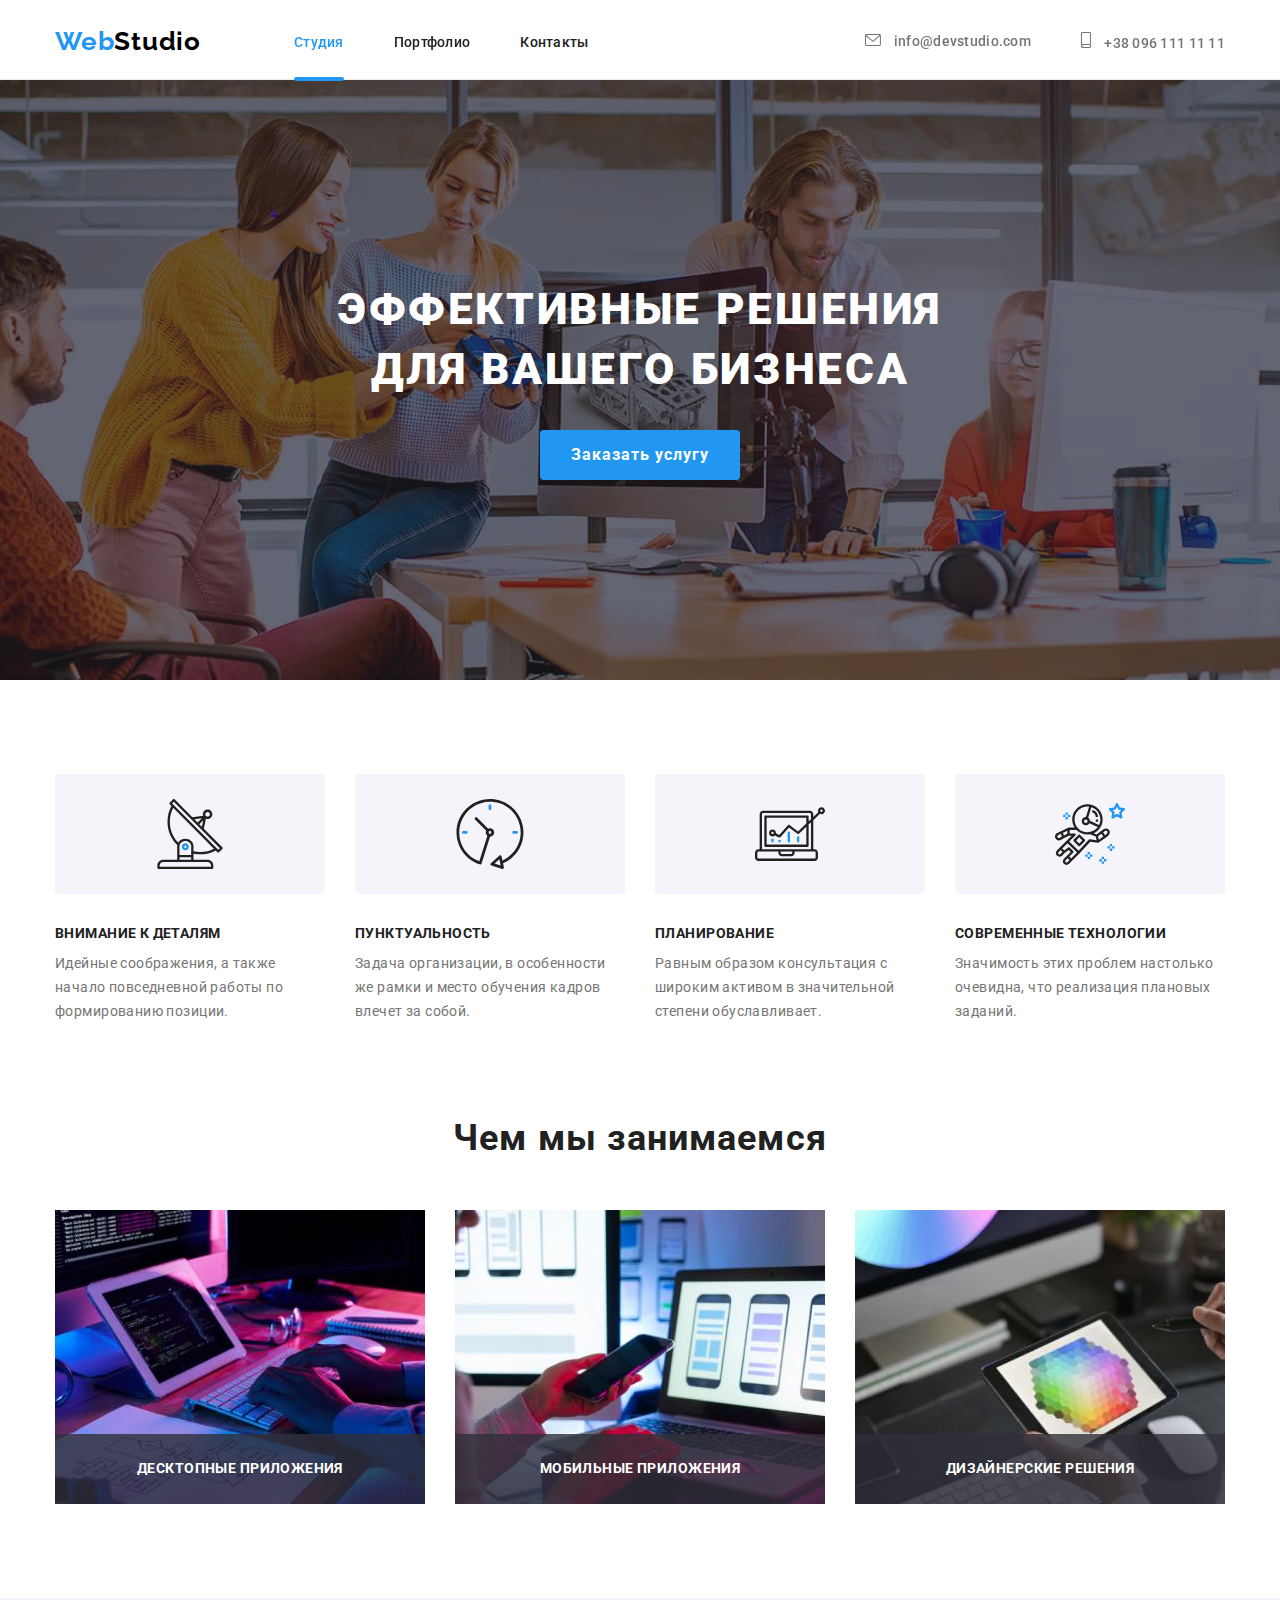
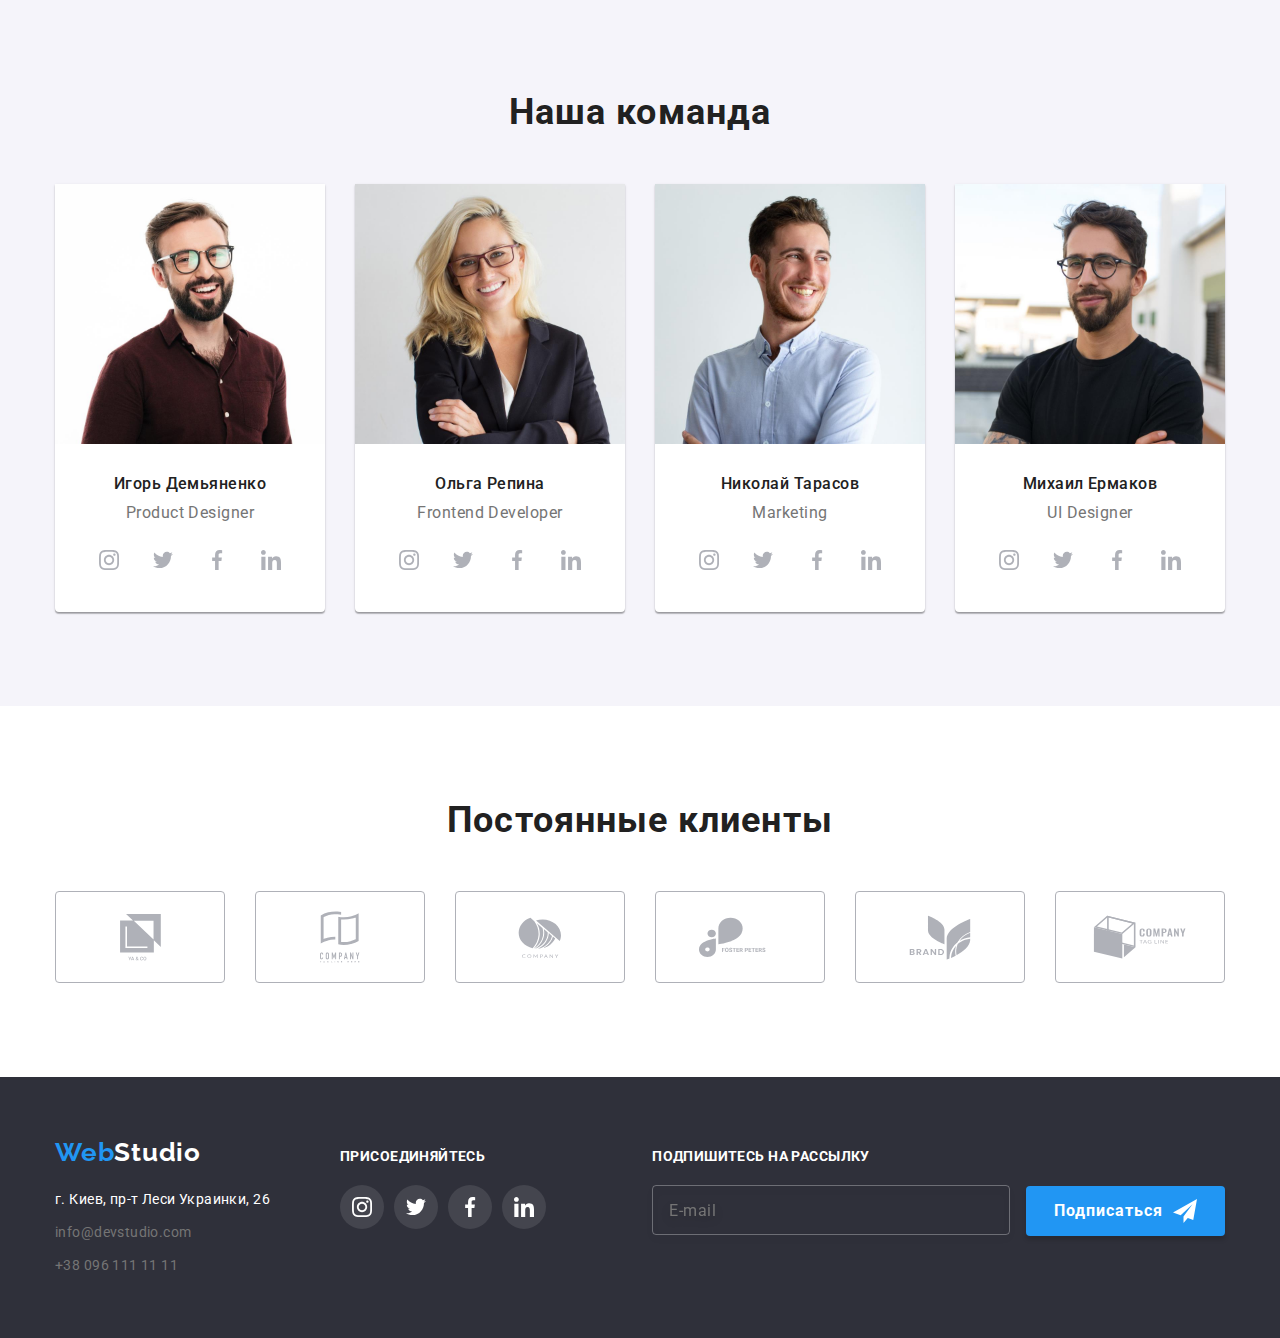
==== index.html @ b868f306 "start" ====
<!DOCTYPE html>
<html lang="ru">

<head>
    <meta charset="UTF-8">
    <meta http-equiv="X-UA-Compatible" content="IE=edge">
    <meta name="viewport" content="width=device-width, initial-scale=1.0">
    <title>Студия</title>
    <link rel="preconnect" href="https://fonts.googleapis.com">
    <link rel="preconnect" href="https://fonts.gstatic.com" crossorigin>
    <link href="https://fonts.googleapis.com/css2?family=Raleway:wght@700&family=Roboto:wght@400;500;700;900&display=swap" rel="stylesheet">    
     <link rel="stylesheet" href="./css/modern-normalize.css" /> 
    <link rel="stylesheet" href="./css/styles.css">
</head>

<body>
    <header class="header container">
        <div class="header-container container">
			<nav class="header-navigation header-container">
				<a  class="logo link " 
					href="./index.html" 
					target="_blank" 
					lang="en">
                    Web<span class="logo-studio">Studio</span></a>
				<ul class="header-list list">
					<li class="header-item">
                        <a class="header-link link current-nav" href="./index.html" >
                            Студия
                        </a>
                    </li>
					<li class="header-item">
                        <a class="header-link link" href="./portfolio.html">
                            Портфолио
                        </a>
                    </li>
					<li class="header-item">
                        <a class="header-link link" href="" >
                            Контакты
                        </a>
                    </li>
				</ul>
			</nav>
			<ul class="header-contacts-list list" >
				<li class="header-contact list">
					<a class="header-contacts-item link" href="mailto:info@devstudio.com">
                        <svg class="mail-icon">
                            <use href="./images/symbol-defs.svg#icon-mail"></use>
                        </svg>
                
                        info@devstudio.com
                    </a>
				</li>
				<li class="header-contact list">
					<a class="header-contacts-item link" href="tel:+380961111111">
                        <svg class="tel-icon">
                            <use href="./images/symbol-defs.svg#icon-smartphone"></use>
                        </svg>
                        +38 096 111 11 11
                    </a>
				</li>
			</ul>
		</div>
    </header>
    <main>
        <section class="hero">
            <div class="container">
                <h1 class="hero-title">Эффективные решения для вашего бизнеса</h1>
                <button class="hero-btn" type="button" data-modal-open>Заказать услугу</button>
            </div>
        </section>
        <section class="about-us">
            <div class="container">
                <h2 class="about-us-title" hidden>Наш подход к работе</h2>
                <ul class="about-us-list list">
                    <li class="about-us-item">
                        <div class="about-us-icon-background">
                            <svg class="about-us-icon">
                                <use href="./images/symbol-defs.svg#icon-antenna"></use>
                            </svg>
                        </div>
                        <h3 class="about-us-character">Внимание к деталям</h3>
                        <p class="about-us-text">Идейные соображения, а также начало повседневной работы по формированию позиции.</p>
                    </li>
                    <li class="about-us-item">
                        <div class="about-us-icon-background">
                            <svg class="about-us-icon">
                                <use href="./images/symbol-defs.svg#icon-clock"></use>
                            </svg>
                        </div>
                        <h3 class="about-us-character">Пунктуальность</h3>
                        <p class="about-us-text">Задача организации, в особенности же рамки и место обучения кадров влечет за собой.</p>
                    </li>
                    <li class="about-us-item">
                        <div class="about-us-icon-background">
                            <svg class="about-us-icon">
                                <use href="./images/symbol-defs.svg#icon-diagram"></use>
                            </svg>
                        </div>
                        <h3 class="about-us-character">Планирование</h3>
                        <p class="about-us-text">Равным образом консультация с широким активом в значительной степени обуславливает.</p>
                    </li>
                    <li class="about-us-item">
                        <div class="about-us-icon-background">
                            <svg class="about-us-icon">
                                <use href="./images/symbol-defs.svg#icon-astronaut"></use>
                            </svg>
                        </div>
                        <h3 class="about-us-character">Современные технологии</h3>
                        <p class="about-us-text">Значимость этих проблем настолько очевидна, что реализация плановых заданий.</p>
                    </li>
                </ul>
            </div>
        </section>
        <section class="skills">
            <div class="container">
                <h2 class="skills-title">Чем мы занимаемся</h2>
                <ul class="skills-list list">
                    <li class="skill">
                        <div class="skill-name">
                            <img class="skill-photo" src="./images/nabiraet-kod.jpg" alt="набирает код" />
                            <!-- <style> img{ display: block; height: 294px; max-width: auto } </style> -->
                            <p class="skill-text">
                                Десктопные приложения
                            </p>
                        </div>
                    </li>
                    <li class="skill">
                        <div class="skill-name">
                            <img class="skill-photo" src="./images/tests.jpg" alt="проверка"  />
                            <p class="skill-text">
                                Мобильные приложения
                            </p>
                        </div>
                    </li>
                    <li class="skill">
                        <div class="skill-name">
                            <img class="skill-photo" src="./images/choosing-color.jpg" alt="выбор цвета"  />
                            <p class="skill-text">
                                Дизайнерские решения
                            </p>
                        </div>
                    </li>
                </ul>
            </div>
        </section>
        <section class="section  our-team">
            <div  class="container">  
                <h2 class="our-team-title">Наша команда</h2>
                <ul class="our-team-list list">
                    <li class="our-team-mate">
                        <img class="our-team-mate-photo" src="./images/igor-d.jpg" alt="Игорь Демьяненко" width="270" height="260" />
                        <div class="our-team-text">
                            <h3 class="our-team-mate-name">Игорь Демьяненко</h3>
                            <p class="our-team-mate-position" lang="en">Product Designer</p>
                            <ul class="list our-team-social-networks">
                                <li class="our-team-social-network-item">
                                    <a class="our-team-social-network" href="">
                                        <svg class="our-team-social-network-icon" width="20" height="20">
                                            <use href="./images/symbol-defs.svg#icon-instagram"></use>
                                        </svg>
                                    </a>
                                </li>
                                <li class="our-team-social-network-item">
                                    <a class="our-team-social-network" href="">
                                        <svg class="our-team-social-network-icon" width="20" height="20">
                                            <use href="./images/symbol-defs.svg#icon-twitter"></use>
                                        </svg>
                                    </a>
                                </li>
                                <li class="our-team-social-network-item">
                                    <a class="our-team-social-network" href="">
                                        <svg class="our-team-social-network-icon" width="20" height="20">
                                            <use href="./images/symbol-defs.svg#icon-facebook"></use>
                                        </svg>
                                    </a>
                                </li>
                                <li class="our-team-social-network-item">
                                    <a class="our-team-social-network" href="">
                                        <svg class="our-team-social-network-icon" width="20" height="20">
                                            <use href="./images/symbol-defs.svg#icon-linkedin"></use>
                                        </svg>
                                    </a>
                                </li>
                            </ul>
                        </div>
                    </li>
                    <li class="our-team-mate">
                        <img class="our-team-mate-photo" src="./images/olga-r.jpg" alt="Ольга Репина" width="270" height="260" />
                        <div class="our-team-text">
                            <h3 class="our-team-mate-name">Ольга Репина</h3>
                            <p class="our-team-mate-position" lang="en">Frontend Developer</p>
                            <ul class="list our-team-social-networks">
                                <li class="our-team-social-network-item">
                                    <a class="our-team-social-network" href="">
                                        <svg class="our-team-social-network-icon" width="20" height="20">
                                            <use href="./images/symbol-defs.svg#icon-instagram"></use>
                                        </svg>
                                    </a>
                                </li>
                                <li class="our-team-social-network-item">
                                    <a class="our-team-social-network" href="">
                                        <svg class="our-team-social-network-icon" width="20" height="20">
                                            <use href="./images/symbol-defs.svg#icon-twitter"></use>
                                        </svg>
                                    </a>
                                </li>
                                <li class="our-team-social-network-item">
                                    <a class="our-team-social-network" href="">
                                        <svg class="our-team-social-network-icon" width="20" height="20">
                                            <use href="./images/symbol-defs.svg#icon-facebook"></use>
                                        </svg>
                                    </a>
                                </li>
                                <li class="our-team-social-network-item">
                                    <a class="our-team-social-network" href="">
                                        <svg class="our-team-social-network-icon" width="20" height="20">
                                            <use href="./images/symbol-defs.svg#icon-linkedin"></use>
                                        </svg>
                                    </a>
                                </li>
                            </ul>
                        </div>
                    </li>

                    <li class="our-team-mate">
                        <img class="our-team-mate-photo" src="./images/nikolai-t.jpg" alt="Николай Тарасов" width="270" height="260" />
                        <div class="our-team-text">
                            <h3 class="our-team-mate-name">Николай Тарасов</h3>
                            <p class="our-team-mate-position" lang="en">Marketing</p>
                            <ul class="list our-team-social-networks">
                                <li class="our-team-social-network-item">
                                    <a class="our-team-social-network" href="">
                                        <svg class="our-team-social-network-icon" width="20" height="20">
                                            <use href="./images/symbol-defs.svg#icon-instagram"></use>
                                        </svg>
                                    </a>
                                </li>
                                <li class="our-team-social-network-item">
                                    <a class="our-team-social-network" href="">
                                        <svg class="our-team-social-network-icon" width="20" height="20">
                                            <use href="./images/symbol-defs.svg#icon-twitter"></use>
                                        </svg>
                                    </a>
                                </li>
                                <li class="our-team-social-network-item">
                                    <a class="our-team-social-network" href="">
                                        <svg class="our-team-social-network-icon" width="20" height="20">
                                            <use href="./images/symbol-defs.svg#icon-facebook"></use>
                                        </svg>
                                    </a>
                                </li>
                                <li class="our-team-social-network-item">
                                    <a class="our-team-social-network" href="">
                                        <svg class="our-team-social-network-icon" width="20" height="20">
                                            <use href="./images/symbol-defs.svg#icon-linkedin"></use>
                                        </svg>
                                    </a>
                                </li>
                            </ul>
                        </div>
                    </li>

                    <li class="our-team-mate">
                        <img class="our-team-mate-photo" src="./images/michail-e.jpg" alt="Михаил Ермаков" width="270" height="260" />
                        <div class="our-team-text">
                            <h3 class="our-team-mate-name">Михаил Ермаков</h3>
                            <p class="our-team-mate-position" lang="en">UI Designer</p>
                            
                            <ul class="list our-team-social-networks">
                                <li class="our-team-social-network-item">
                                    <a class="our-team-social-network" href="">
                                        <svg class="our-team-social-network-icon" width="20" height="20">
                                            <use href="./images/symbol-defs.svg#icon-instagram"></use>
                                        </svg>
                                    </a>
                                </li>
                                <li class="our-team-social-network-item">
                                    <a class="our-team-social-network" href="">
                                        <svg class="our-team-social-network-icon" width="20" height="20">
                                            <use href="./images/symbol-defs.svg#icon-twitter"></use>
                                        </svg>
                                    </a>
                                </li>
                                <li class="our-team-social-network-item">
                                    <a class="our-team-social-network" href="">
                                        <svg class="our-team-social-network-icon" width="20" height="20">
                                            <use href="./images/symbol-defs.svg#icon-facebook"></use>
                                        </svg>
                                    </a>
                                </li>
                                <li class="our-team-social-network-item">
                                    <a class="our-team-social-network" href="">
                                        <svg class="our-team-social-network-icon" width="20" height="20">
                                            <use href="./images/symbol-defs.svg#icon-linkedin"></use>
                                        </svg>
                                    </a>
                                </li>
                            </ul>
                        </div>
                    </li>
                </ul>
            </div>
        </section>
        <section class="section  our-clients">
            <div class="container">
            <h2 class="our-clients-title">Постоянные клиенты</h2>
                <ul class="list our-clients-list">
                    <li class="our-client">
                        <a class="our-client-link" href="">
                           <svg class="our-client-icon" width="41" height="46.7">
                               <use href="./images/symbol-defs.svg#icon-client-1"></use>
                           </svg>  
                        </a>
                    </li>
                    <li class="our-client">
                        <a class="our-client-link" href="">
                            <svg class="our-client-icon" width="40" height="52">
                                <use href="./images/symbol-defs.svg#icon-client-2"></use>
                            </svg>
                        </a>
                    </li>
                    <li class="our-client">
                        <a class="our-client-link" href="">
                            <svg class="our-client-icon" width="43.46" height="41.18">
                                <use href="./images/symbol-defs.svg#icon-client-6"></use>
                            </svg>
                        </a>
                    </li>
                    <li class="our-client">
                        <a class="our-client-link" href="">
                            <svg class="our-client-icon" width="84.44" height="40.62">
                                <use href="./images/symbol-defs.svg#icon-client-4"></use>
                            </svg>
                        </a>
                    </li>
                    <li class="our-client">
                        <a class="our-client-link" href="">
                            <svg class="our-client-icon" width="62.54" height="45.43">
                                <use href="./images/symbol-defs.svg#icon-client-5"></use>
                            </svg>
                        </a>
                    </li>
                    <li class="our-client">
                        <a class="our-client-link" href="">
                            <svg class="our-client-icon" width="93.79" height="43.93">
                                <use href="./images/symbol-defs.svg#icon-client-3"></use>
                            </svg>
                        </a>
                    </li>
                </ul>
            </div>
        </section>
    </main>
    <footer class="footer">
        <div class="container"> 
            <div class="footer-contact-section">
                <a class="logo link footer-logo" href="" lang="en">Web<span class="logo-footer-studio">Studio</span></a>
                <address>
                    <ul class="footer-contacts-list list">
                        <li class="footer-contact footer-address">
                            <a class="footer-address link" href="https://goo.gl/maps/XWvavunJR17n78DAA" target="_blank" rel="noopener noreferrer">г. Киев,
                                пр-т Леси Украинки, 26</a>
                        </li>
                        <li class="footer-contact">
                            <a class="footer-contact link" href="mailto:info@devstudio.com">info@devstudio.com</a>
                        </li>
                        <li class="footer-contact">
                            <a class="footer-contact link" href="tel:+380961111111">+38 096 111 11 11</a>
                        </li>
                    </ul>
                </address>
            </div>
            <div class="social-networks-footer">
            <p>Присоединяйтесь</p>
            <ul class="list social-networks-footer-list">
                <li class="social-network-footer">
                    <a  class="social-networks-footer-link" href="">
                        <svg class="social-networks-footer-icon">
                            <use href="./images/symbol-defs.svg#icon-instagram"></use>
                        </svg>
                    </a>
                </li>
                <li class="social-network-footer">
                    <a class="social-networks-footer-link" href="">
                        <svg class="social-networks-footer-icon">
                            <use href="./images/symbol-defs.svg#icon-twitter"></use>
                        </svg>
                    </a>
                </li>
                <li class="social-network-footer">
                    <a class="social-networks-footer-link" href="">
                        <svg class="social-networks-footer-icon">
                            <use href="./images/symbol-defs.svg#icon-facebook"></use>
                        </svg>
                    </a>
                </li>
                <li class="social-network-footer">
                    <a class="social-networks-footer-link" href="">
                        <svg class="social-networks-footer-icon">
                            <use href="./images/symbol-defs.svg#icon-linkedin"></use>
                        </svg>
                    </a>
                </li>
            </ul>
            </div>
            <form action="#" class="subscribe-form">
                <label for="" class="subscribe-label">
                    <span class="subscribe-title">Подпишитесь на рассылку</span>
                    <input type="email" class="subscribe-input" placeholder="E-mail">
                    <button type="submit" class="subscribe-button">Подписаться
                        <svg class="subscribe-icon">
                            <use href="./images/symbol-defs.svg#icon-send" width="24" height="24"></use>
                        </svg>
                    </button>
                </label>
            </form>
        </div>
    </footer>
    <div class="backdrop is-hidden" data-modal>
        <div class="modal">
            <button type="button" class="modal-close-button" data-modal-close>
                <svg class="close-icon" width="11" height="11">
                    <use href="./images/symbol-defs.svg#icon-vector"></use>
                </svg>
            </button>
            <p class="modal-title">Оставьте свои данные, мы вам перезвоним</p>
            <form action="#" class="modal-form">
                <label class="modal-label" for="">
                    <span class="modal-item">Имя</span>
                    <input type="text" name="name" class="modal-input"/>
                    <svg class="modal-icon">
                        <use href="./images/symbol-defs.svg#icon-name-modal"  width="12" height="12"></use>
                    </svg>
                    
                </label>
                <label class="modal-label" for="">
                    <span class="modal-item">Телефон</span>
                    <input type="text" name="email" class="modal-input"/>
                    <svg class="modal-icon">
                        <use href="./images/symbol-defs.svg#icon-tel-modal" width="13" height="13"></use>
                    </svg>
                    
                </label>
                <label class="modal-label" for="">
                    <span class="modal-item">Почта</span>
                    <input type="text" name="tel" class="modal-input"/>
                    <svg class="modal-icon">
                        <use href="./images/symbol-defs.svg#icon-mail-modal"  width="15" height="12"></use>
                    </svg>
                    
                </label>
                <label class="modal-comment">
                    <span class="modal-item">Комментарий</span>
                        <textarea class="modal-comments-text" placeholder="Введите текст" name="comment" id="comment"  cols="30" rows="5"></textarea>
                </label>
                <label  class="modal-policy">
                    <input class="modal-checkbox" type="checkbox" name="policy">
                    <svg class="policy-icon">
                        <use href="./images/symbol-defs.svg#icon-check" width="12" height="11"></use>
                    </svg>
                    <span class="modal-policy-text">Соглашаюсь с рассылкой и принимаю <a class="modal-policy-link" href="">Условия договора</a></span>
                </label>

                <button class="modal-button" type="submit">Отправить</button>
            </form>
        </div>
    </div>
    <script src="./js/modal.js"></script>
</body>

</html>
---- css/styles.css ----
:root {
  --main-title-color: #212121;
  --second-title-color: #ffffff;
  --text-color: #757575;
  --contacts-color: rgba(255, 255, 255, 0.6);
  --accent-color: #2196f3;
  --background-title-color: #2f303a;
  --our-team-color: #f5f4fa;
  --hero-btn-accent-color: #0775ce;
  --our-team-social-network-icon: #afb1b8;
  --duration: 250ms;
  --function: cubic-bezier(0.4, 0, 0.2, 1);
}

body {
  font-family: 'Roboto', sans-serif;
  color: var(--text-color);
  background-color: var(--second-title-color);
  letter-spacing: 0.02em;
  padding-top: 80px;
}
.list {
  list-style: none;
  margin: 0;
  padding: 0;
}
.link {
  display: block;
  text-decoration: none;
  margin: 0;
}
.container {
  width: 1200px;
  padding: 0 15px;
  margin: 0 auto;
  display: block;
}

.section {
  padding-top: 94px;
  padding-bottom: 94px;

  text-align: center;
}

.list {
  margin-top: 0;
  margin-bottom: 0;
  padding: 0;
  list-style: none;
}

h3 {
  margin: 0;
  padding: 0;
}
p {
  margin: 0;
  padding: 0;
}
ul {
  margin: 0;
  padding: 0;
}

textarea {
  resize: none;
  width: 100%;
}

input {
  font-family: inherit;
  font-size: 100%;
  line-height: 1.15;
  margin: 0;
}

/*________LOGO________*/

.logo {
  font-family: 'Raleway', sans-serif;
  font-weight: 700;
  font-size: 26px;
  line-height: 31px;
  letter-spacing: 0.03em;

  color: var(--accent-color);

  padding-top: 24px;
  padding-bottom: 25px;
}

.logo-studio {
  /*font-family: "Raleway", sans-serif;*/
  color: #000;
}
.logo-footer-studio {
  /*font-family: "Raleway", sans-serif;*/
  color: var(--second-title-color);
}

/*________HEADER________*/

.header {
  border-bottom: 1px solid #ececec;
  width: 100%;
  height: 80px;

  position: fixed;
  z-index: 1;
  top: 0;

  background: var(--second-title-color);
}

.header-container {
  display: flex;
  align-items: center;
}

.header-list {
  display: flex;
  margin-left: 93px;
  margin-top: 0;
  margin-bottom: 0;
}
.header-item:not(:last-child) {
  margin-right: 50px;

  position: relative;
}
/* .header-item:last-child {
  margin-right: 0;
} */

.header-link {
  padding-top: 32px;
  padding-bottom: 32px;
  display: block;

  font-weight: 500;
  font-size: 14px;
  line-height: 1.33;
  letter-spacing: 0.02em;

  color: var(--main-title-color);
  transition-property: color;
  transition-duration: var(--duration);
  transition-timing-function: var(--function);
}

.current-nav {
  font-family: inherit;
  font-weight: 500;
  font-size: 14px;
  line-height: 1.33;
  letter-spacing: 0.02em;

  color: var(--accent-color);
  transition-property: color;
  transition-duration: var(--duration);
  transition-timing-function: var(--function);
}

.current-nav::after {
  content: '';
  position: absolute;
  left: 0;
  bottom: 3px;
  display: block;
  width: 100%;
  height: 4px;
  background-color: var(--accent-color);
  border-radius: 2px;
}

.current-nav:focus,
.current-nav:hover {
  color: var(--hero-btn-accent-color);
}

.header-link:hover,
.header-link:focus,
.header-contacts-item:hover,
.header-contacts-item:focus {
  color: var(--accent-color);
}

.header-contacts-list {
  display: flex;
  margin-left: auto;
}

.header-contacts-item {
  font-weight: 500;
  font-size: 14px;
  line-height: 1.33;
  letter-spacing: 0.02em;

  color: var(--text-color);

  padding-top: 32px;
  padding-bottom: 32px;

  transition-property: color;
  transition-duration: 250ms;
  transition-timing-function: cubic-bezier(0.4, 0, 0.2, 1);
}
.header-contacts-list .header-contact + .header-contact {
  margin-left: 50px;
}

.mail-icon {
  width: 16px;
  height: 12px;
  fill: currentColor;
  margin-right: 10px;
}
.tel-icon {
  width: 10px;
  height: 16px;
  fill: currentColor;
  margin-right: 10px;
}
.mail-icon:hover,
.mail-icon:focus,
.tel-icon:hover,
.tel-icon:focus {
  fill: currentColor;
}

/*________HERO________*/

.hero {
  background-color: var(--background-title-color);
  background-image: linear-gradient(
      rgba(47, 48, 58, 0.4),
      rgba(47, 48, 58, 0.4)
    ),
    url(../images/backgraund-img.jpg);
  background-repeat: no-repeat;
  background-position: center;
  background-size: cover;
  text-align: center;
  max-width: 1600px;

  padding-top: 200px;
  padding-bottom: 200px;
  margin: 0 auto;
}

.hero-title {
  width: 696px;
  padding: 0;
  margin: 0 auto 30px;

  font-weight: 900;
  font-size: 44px;
  line-height: 1.36;
  letter-spacing: 0.06em;
  text-transform: uppercase;
  color: var(--second-title-color);
  text-align: center;
}

.hero-btn {
  width: 200px;
  height: 50px;

  font-weight: 700;
  font-size: 16px;
  line-height: 1.87;
  align-items: center;
  text-align: center;
  letter-spacing: 0.06em;
  color: var(--second-title-color);
  cursor: pointer;
  background-color: var(--accent-color);
  border: none;
  border-radius: 4px;
  font-family: inherit;

  transition-property: background-color;
  transition-duration: var(--duration);
  transition-timing-function: var(--function);
}

.hero-btn:focus,
.hero-btn:hover {
  color: var(--second-title-color);
  background-color: var(--hero-btn-accent-color);
}

.hero {
  padding-top: 200px;
  padding-bottom: 200px;
}

/*________ABOUT US________*/
.about-us {
  text-align: center;
  padding-top: 94px;
  padding-bottom: 94px;
}

.about-us-icon {
  width: 70px;
  height: 70px;
}

.about-us-icon-background {
  margin-bottom: 30px;
  background: #f5f4fa;
  border-radius: 4px;
  display: flex;
  width: 100%;
  min-height: 120px;
  align-items: center;
  justify-content: center;
  border-radius: 4px;
}

.about-us-list {
  display: flex;
  margin: 0;
  padding: 0;
}

.about-us-list .about-us-item + .about-us-item {
  margin-left: 30px;
}

.about-us-item {
  width: 270px;
  text-align: start;
  margin: 0;
}

.about-us-character {
  margin-bottom: 10px;

  font-weight: 700;
  font-size: 14px;
  line-height: 1.33;
  letter-spacing: 0.03em;
  text-transform: uppercase;

  color: var(--main-title-color);
}
.about-us-text {
  margin: 0;

  font-size: 14px;
  line-height: 1.71;
  letter-spacing: 0.03em;

  color: var(--text-color);
}
/*________SKILLS________*/

.skills {
  padding-bottom: 94px;
}

.skills-title {
  margin-top: 0;
  margin-bottom: 50px;

  font-weight: 700;
  font-size: 36px;
  line-height: 1.16;
  text-align: center;
  letter-spacing: 0.03em;
  color: var(--main-title-color);
}

.skills-list {
  display: flex;
  align-items: center;
  text-align: left;
}

.skills-list .skill + .skill {
  margin-left: 30px;
}

.skill-name {
  position: relative;
  text-align: center;
}

.skill-photo {
  display: block;
  height: auto;
  max-width: 100%;
}

.skill-text {
  position: absolute;
  width: 100%;
  height: 70px;
  bottom: 0;

  background: rgba(47, 48, 58, 0.8);

  font-weight: bold;
  font-size: 14px;
  line-height: 1.14;
  text-align: center;
  letter-spacing: 0.03em;
  text-transform: uppercase;

  color: var(--second-title-color);

  display: flex;
  align-items: center;
  justify-content: center;
}

/*________OUR TEAM________*/

.our-team {
  display: flex;
  display: block;
  background-color: #f5f4fa;
}
.our-team-title {
  margin: 0 auto 50px;

  font-weight: bold;
  font-size: 36px;
  line-height: 1.16;
  text-align: center;
  letter-spacing: 0.03em;
  color: var(--main-title-color);
}
.our-team-list {
  display: flex;
  margin-top: 0;
  margin-bottom: 0;
  padding: 0;
  align-items: center;
  text-align: left;
}

.our-team-mate {
  background-color: var(--second-title-color);
  box-shadow: 0px 1px 3px rgba(0, 0, 0, 0.12), 0px 1px 1px rgba(0, 0, 0, 0.14),
    0px 2px 1px rgba(0, 0, 0, 0.2);
  border-radius: 0px 0px 4px 4px;
}

.our-team-list .our-team-mate + .our-team-mate {
  margin-left: 30px;
}

.our-team-text {
  padding: 30px;
}

.our-team-mate-photo {
  display: block;
  height: auto;
  max-width: 100%;
}

.our-team-mate-name {
  font-weight: 500;
  font-size: 16px;
  line-height: 1.19;
  text-align: center;
  letter-spacing: 0.03em;
  color: var(--main-title-color);
  margin: 0 0 10px 0;
}
.our-team-mate-position {
  font-size: 16px;
  line-height: 1.19;
  text-align: center;
  letter-spacing: 0.03em;
  color: var(--text-color);

  margin-bottom: 16px;
}

.our-team-social-networks {
  display: flex;
  justify-content: center;
  align-items: center;
}

/* .social-network-item {
  display: flex;
  justify-content: center;
  align-items: center;
} */

.our-team-social-networks
  .our-team-social-network-item
  + .our-team-social-network-item {
  margin-left: 10px;
}

/* .our-team-social-network-icon {
  fill: currentColor;
} */

.our-team-social-network {
  display: flex;
  justify-content: center;
  align-items: center;

  width: 44px;
  height: 44px;
  border-radius: 50%;

  color: var(--our-team-social-network-icon);

  transition-property: color, background-color;
  transition-duration: 250ms;
  transition-timing-function: cubic-bezier(0.4, 0, 0.2, 1);
}

.our-team-social-network-icon {
  fill: currentColor;
}

.our-team-social-network:hover,
.our-team-social-network:focus {
  color: var(--second-title-color);
  background-color: var(--accent-color);
}

/*________OUR CLIENTS________*/

.our-clients {
}

.our-clients-title {
  margin: 0 0 50px 0;
  padding: 0;

  font-weight: bold;
  font-size: 36px;
  line-height: 1.16;
  text-align: center;
  letter-spacing: 0.03em;

  color: var(--main-title-color);
}

.our-clients-list {
  margin: 0;
  padding: 0;

  display: flex;
  justify-content: center;
  align-items: center;
}

.our-client {
  margin: 0;
  padding: 0;
}

.our-clients-list .our-client + .our-client {
  margin-left: 30px;
}

.our-client-link {
  margin: 0;
  padding: 0;

  display: flex;
  justify-content: center;
  align-items: center;

  width: 170px;
  height: 92px;

  color: var(--our-team-social-network-icon);
  border: 1px solid var(--our-team-social-network-icon);
  border-radius: 4px;

  transition-property: color, border;
  transition-duration: var(--duration);
  transition-timing-function: var(--function);
}

.our-client-link:focus,
.our-client-link:hover {
  color: var(--accent-color);
  border: 1px solid var(--accent-color);
}

.our-client-icon {
  margin: 0;
  padding: 0;
  /* width: 106px;
  height: 60px; */

  fill: currentColor;
}

/*________FOOTER_________*/
.footer {
  background-color: var(--background-title-color);
  padding: 60px 0;
}

.footer > .container {
  display: flex;
  align-items: baseline;
}

.footer-contact-section {
  display: block;
}

.footer-logo {
  padding: 0;
}

.container address {
  margin-top: 20px;
}

.footer-address {
  font-style: normal;
  font-size: 14px;
  line-height: 1.71;
  letter-spacing: 0.03em;
  color: var(--second-title-color);
}
.footer-contact {
  font-style: normal;
  font-size: 14px;
  line-height: 1.71;
  letter-spacing: 0.03em;
  color: var(--text-color);
  transition-property: color;
  transition-duration: var(--duration);
  transition-timing-function: var(--function);
}

.footer-contacts-list .footer-contact + .footer-contact {
  margin: 9px 0 0 0;
}

.footer-contact:focus,
.footer-contact:hover {
  color: var(--accent-color);
}

.footer-contacts-list {
  /* display: block; */
  padding: 0;
  margin-top: 0;
}
.social-networks-footer {
  display: block;
  margin-left: 70px;
}

.social-networks-footer p {
  font-weight: bold;
  font-size: 14px;
  line-height: 1.14;
  letter-spacing: 0.03em;
  text-transform: uppercase;

  color: var(--second-title-color);

  margin-bottom: 20px;
}

.social-networks-footer-list {
  display: flex;
  justify-content: center;
}

.social-networks-footer-list .social-network-footer + .social-network-footer {
  margin-left: 10px;
}

.social-networks-footer-link {
  display: flex;
  justify-content: center;
  align-items: center;
  width: 44px;
  height: 44px;
  border-radius: 50%;

  color: var(--second-title-color);
  background-color: rgba(255, 255, 255, 0.1);

  transition-property: background-color;
  transition-duration: var(--duration);
  transition-timing-function: var(--function);
}

.social-networks-footer-link:hover,
.social-networks-footer-link:focus {
  background-color: var(--accent-color);
}

.social-networks-footer-icon {
  width: 20px;
  height: 20px;

  fill: currentColor;
}

/* .footer-subcribe {
  display: block;
} */
.subscribe-form {
  display: block;
  box-sizing: border-box;
  margin-left: auto;
}

.subscribe-title {
  display: block;
  font-weight: bold;
  font-size: 14px;
  line-height: 1.14;
  letter-spacing: 0.03em;
  text-transform: uppercase;

  margin-bottom: 20px;

  color: var(--second-title-color);
}

.subscribe-input {
  width: 358px;
  height: 50px;
  padding: 15px 16px;

  border: 1px solid rgba(255, 255, 255, 0.3);
  box-sizing: border-box;
  filter: drop-shadow(0px 4px 4px rgba(0, 0, 0, 0.15));
  border-radius: 4px;
  background-color: transparent;

  font-weight: normal;
  font-size: 16px;
  line-height: 1.25;
  letter-spacing: 0.03em;

  /* display: flex;
  align-items: center; */

  color: rgba(255, 255, 255, 0.6);
}

.subscribe-button {
  display: inline-flex;
  max-width: 200px;
  min-height: 50px;
  padding: 10px 28px;
  margin-left: 12px;

  font-weight: bold;
  font-size: 16px;
  line-height: 1, 87;
  letter-spacing: 0.06em;

  align-items: center;
  text-align: center;

  background-color: var(--accent-color);
  box-shadow: 0px 4px 4px rgba(0, 0, 0, 0.15);
  border-radius: 4px;
  border: none;
  color: var(--second-title-color);

  transition-property: background-color;
  transition-duration: var(--duration);
  transition-timing-function: var(--function);
}

.subscribe-button:focus,
.subscribe-button:hover {
  background-color: var(--hero-btn-accent-color);
}

.subscribe-icon {
  width: 24px;
  height: 24px;
  margin-left: 10px;
}

/*========PORTFOLIO========*/

/* .projects-list {
  /*font-family: "Roboto", "sans-serif";
} */

.filters-list {
  display: flex;
  justify-content: center;
  margin-bottom: 50px;
  text-align: center;
  padding: 0;
}

.filters-list .filter + .filter {
  margin-left: 8px;
}

.filter-btn {
  /*font-family: "Roboto", "sans-serif";*/
  font-family: inherit;
  font-weight: 500;
  font-size: 16px;
  line-height: 1.62;
  text-align: center;
  letter-spacing: 0.03em;

  color: var(--main-title-color);

  cursor: pointer;
  background-color: var(--our-team-color);

  border-radius: 4px;
  border: none;
  padding: 6px 22px;
  transition-property: color, background-color, box-shadow;
  transition-duration: var(--duration);
  transition-timing-function: var(--function);
}

.current-button {
  background-color: var(--accent-color);
  color: var(--second-title-color);
}

.filter-btn:focus,
.filter-btn:hover {
  background-color: var(--accent-color);
  color: var(--second-title-color);
  box-shadow: 0px 3px 1px rgba(0, 0, 0, 0.1), 0px 1px 2px rgba(0, 0, 0, 0.08),
    0px 2px 2px rgba(0, 0, 0, 0.12);
}
.current-button:focus,
.current-button:hover {
  background-color: var(--hero-btn-accent-color);
  color: var(--second-title-color);
}

.projects-list {
  display: flex;
  flex-wrap: wrap;
  margin-top: -30px;
  margin-left: -30px;
}

.project {
  margin-top: 30px;
  margin-left: 30px;
  text-align: start;
  flex-basis: calc((100% - 90px) / 3);

  transition-property: box-shadow;
  transition-duration: var(--duration);
  transition-timing-function: var(--function);
}
/* .project-link:focus,
.project-link:hover, */
.project:focus-within,
.project:focus,
.project:hover {
  box-sizing: border-box;
  box-shadow: 0px 1px 1px rgba(0, 0, 0, 0.12), 0px 4px 4px rgba(0, 0, 0, 0.06),
    1px 4px 6px rgba(0, 0, 0, 0.16);
}

.project:focus .project-info,
.project:hover .project-info,
.project:focus-within .project-info {
  transform: translateY(0);
  opacity: 1;
}

.projects-text {
  padding: 20px 24px;
  border: 1px solid #eeeeee;
  border-top: 0;
}

.project-info-wrap {
  position: relative;
  overflow: hidden;
}

.project-info {
  position: absolute;
  top: 0;
  left: 0;

  padding: 63px 24px;
  margin: 0;

  font-weight: normal;
  font-size: 18px;
  line-height: 1.56;
  letter-spacing: 0.03em;

  color: var(--second-title-color);
  background-color: rgba(33, 150, 243, 0.9);

  height: 294px;
  transform: translateY(101%);
  opacity: 1;
  transition: transform;
  transition-duration: var(--duration);
  transition-timing-function: var(--function);
  overflow-y: auto;
}

.project-photo {
  width: 370px;
  height: 294px;
  max-width: 100%;
  display: block;
  height: auto;
}
.project-name {
  padding: 0;
  margin: 0 0 4px 0;

  font-weight: bold;
  font-size: 18px;
  line-height: 2;
  letter-spacing: 0.06em;
  color: var(--main-title-color);
}
.project-text {
  margin: 0;
  padding: 0;

  font-size: 16px;
  line-height: 1.87;
  letter-spacing: 0.03em;
  color: var(--text-color);
}

.backdrop {
  width: 100vw;
  height: 100vh;
  background-color: rgba(0, 0, 0, 0.2);
  position: fixed;
  top: 0;
  left: 0;
  z-index: 2;

  transition: opacity 250ms, visibility 250ms;
}

/* .backdrop.is-hidden .modal {
  transform: scale(10);
} */

.modal {
  /* display: flex;
  text-align: center; */
  width: 528px;
  min-height: 581px;
  padding: 40px;

  position: absolute;
  top: 50%;
  left: 50%;
  transform: translate(-50%, -50%);
  opacity: 1;

  background: var(--second-title-color);
  box-shadow: 0px 1px 3px rgba(0, 0, 0, 0.12), 0px 1px 1px rgba(0, 0, 0, 0.14),
    0px 2px 1px rgba(0, 0, 0, 0.2);
  border-radius: 4px;
  position: fixed;
}

.modal-title {
  font-family: 'Roboto';
  font-style: normal;
  font-weight: bold;
  font-size: 20px;
  line-height: 1.15;
  text-align: center;
  letter-spacing: 0.03em;

  color: var(--main-title-color);

  margin-bottom: 12px;
}

.modal-form {
  text-align: center;
}

.modal-label {
  display: block;
  position: relative;
  margin-bottom: 10px;
}

.modal-item {
  display: block;
  font-weight: normal;
  font-size: 12px;
  line-height: 1.16;
  letter-spacing: 0.01em;
  text-align: left;

  color: var(--text-color);

  margin-bottom: 4px;
}

.modal-icon {
  position: absolute;
  width: 18px;
  height: 18px;
  left: 0;
  top: 0;
  transform: translate(14px, 32px);
  transition-property: fill;
  transition-duration: var(--duration);
  transition-timing-function: var(--function);
}

/* .modal-icon:focus,
.modal-icon:focus-visible {
  fill: var(--accent-color);
} */

.modal-input {
  width: 100%;
  max-height: 40px;
  padding: 12px;
  padding-left: 40px;

  border: 1px solid rgba(33, 33, 33, 0.2);
  box-sizing: border-box;
  border-radius: 4px;
  cursor: pointer;
  transition-property: border;
  transition-duration: var(--duration);
  transition-timing-function: var(--function);
}

.modal-input:focus,
.modal-input:focus-visible {
  border: 1px solid var(--accent-color);
  outline: -webkit-focus-ring-color auto 0px;
}

.modal-input:focus-visible + .modal-icon,
.modal-input:focus + .modal-icon {
  fill: var(--accent-color);
}

.modal-comment {
  display: block;
  margin-bottom: 20px;
}

.modal-comments-text:focus,
.modal-comments-text:focus-visible {
  border: 1px solid var(--accent-color);
  outline: -webkit-focus-ring-color auto 0px;
}

.modal-comments-text {
  padding: 12px 16px;

  border: 1px solid rgba(33, 33, 33, 0.2);
  box-sizing: border-box;
  border-radius: 4px;
  transition-property: border;
  transition-duration: var(--duration);
  transition-timing-function: var(--function);
}

/* .modal-checkbox {
  display: flex;
  align-items: center;
  text-align: center;
} */

.modal-checkbox:checked + .policy-icon {
  background-color: var(--accent-color);
  width: 16px;
  height: 15px;
  border: 2px solid transparent;
  border-radius: 4px;
}

.modal-policy {
  position: relative;
  display: flex;
  text-align: center;
  align-items: center;
  justify-content: center;

  margin-bottom: 30px;
}

.modal-policy:focus {
  border: 1px solid var(--accent-color);
  outline: -webkit-focus-ring-color auto 0px;
}

.policy-icon {
  cursor: pointer;

  position: absolute;
  top: 4px;
  left: 12px;

  width: 16px;
  height: 15px;

  border: 2px solid var(--main-title-color);
  border-radius: 4px;
  background-color: #ffffff;

  transition: border-color 800ms;
  transition-property: background-color;
  transition-duration: var(--duration);
  transition-timing-function: var(--function);
}

.modal-checkbox {
  position: absolute;
  white-space: nowrap;
  width: 1px;
  height: 1px;
  overflow: hidden;
  border: 0;
  padding: 0;
  clip: rect(0 0 0 0);
  clip-path: inset(50%);
  margin: -1px;
}

.policy-icon:hover,
.modal-checkbox:focus + .policy-icon {
  border-color: var(--accent-color);
}

.modal-policy-text {
  margin-left: 20px;
  font-weight: normal;
  font-size: 14px;
  line-height: 1.71;
  letter-spacing: 0.03em;

  color: var(--text-color);
}

.modal-policy-link {
  display: inline;
  color: var(--accent-color);
}

.modal-button {
  display: inline-flex;
  justify-content: center;
  align-items: center;
  width: 200px;
  height: 50px;

  background-color: var(--accent-color);
  color: var(--second-title-color);
  box-shadow: 0px 4px 4px rgba(0, 0, 0, 0.15);
  border-radius: 4px;
  cursor: pointer;
  font-weight: bold;
  font-size: 16px;
  line-height: 1.87;
  letter-spacing: 0.06em;
  border: none;
  transition-property: background-color;
  transition-duration: var(--duration);
  transition-timing-function: var(--function);
}

.modal-button:focus,
.modal-button:hover {
  background: var(--hero-btn-accent-color);
  box-shadow: 0px 4px 4px rgba(0, 0, 0, 0.15);
}

.modal-close-button {
  display: flex;
  justify-content: center;
  align-items: center;

  background: var(--second-title-color);
  background: #ffffff;
  border: 1px solid rgba(0, 0, 0, 0.1);
  box-sizing: border-box;

  cursor: pointer;
  box-sizing: border-box;
  border-radius: 50%;
  width: 30px;
  height: 30px;

  position: absolute;
  top: 8px;
  right: 8px;
  transition-property: fill background-color;
  transition-duration: var(--duration);
  transition-timing-function: var(--function);
}

.modal-close-button:hover,
.modal-close-button:focus {
  background-color: var(--accent-color);
  fill: var(--second-title-color);
}

.close-icon {
}

.is-hidden {
  visibility: hidden;
  opacity: 0;
  pointer-events: none;
}
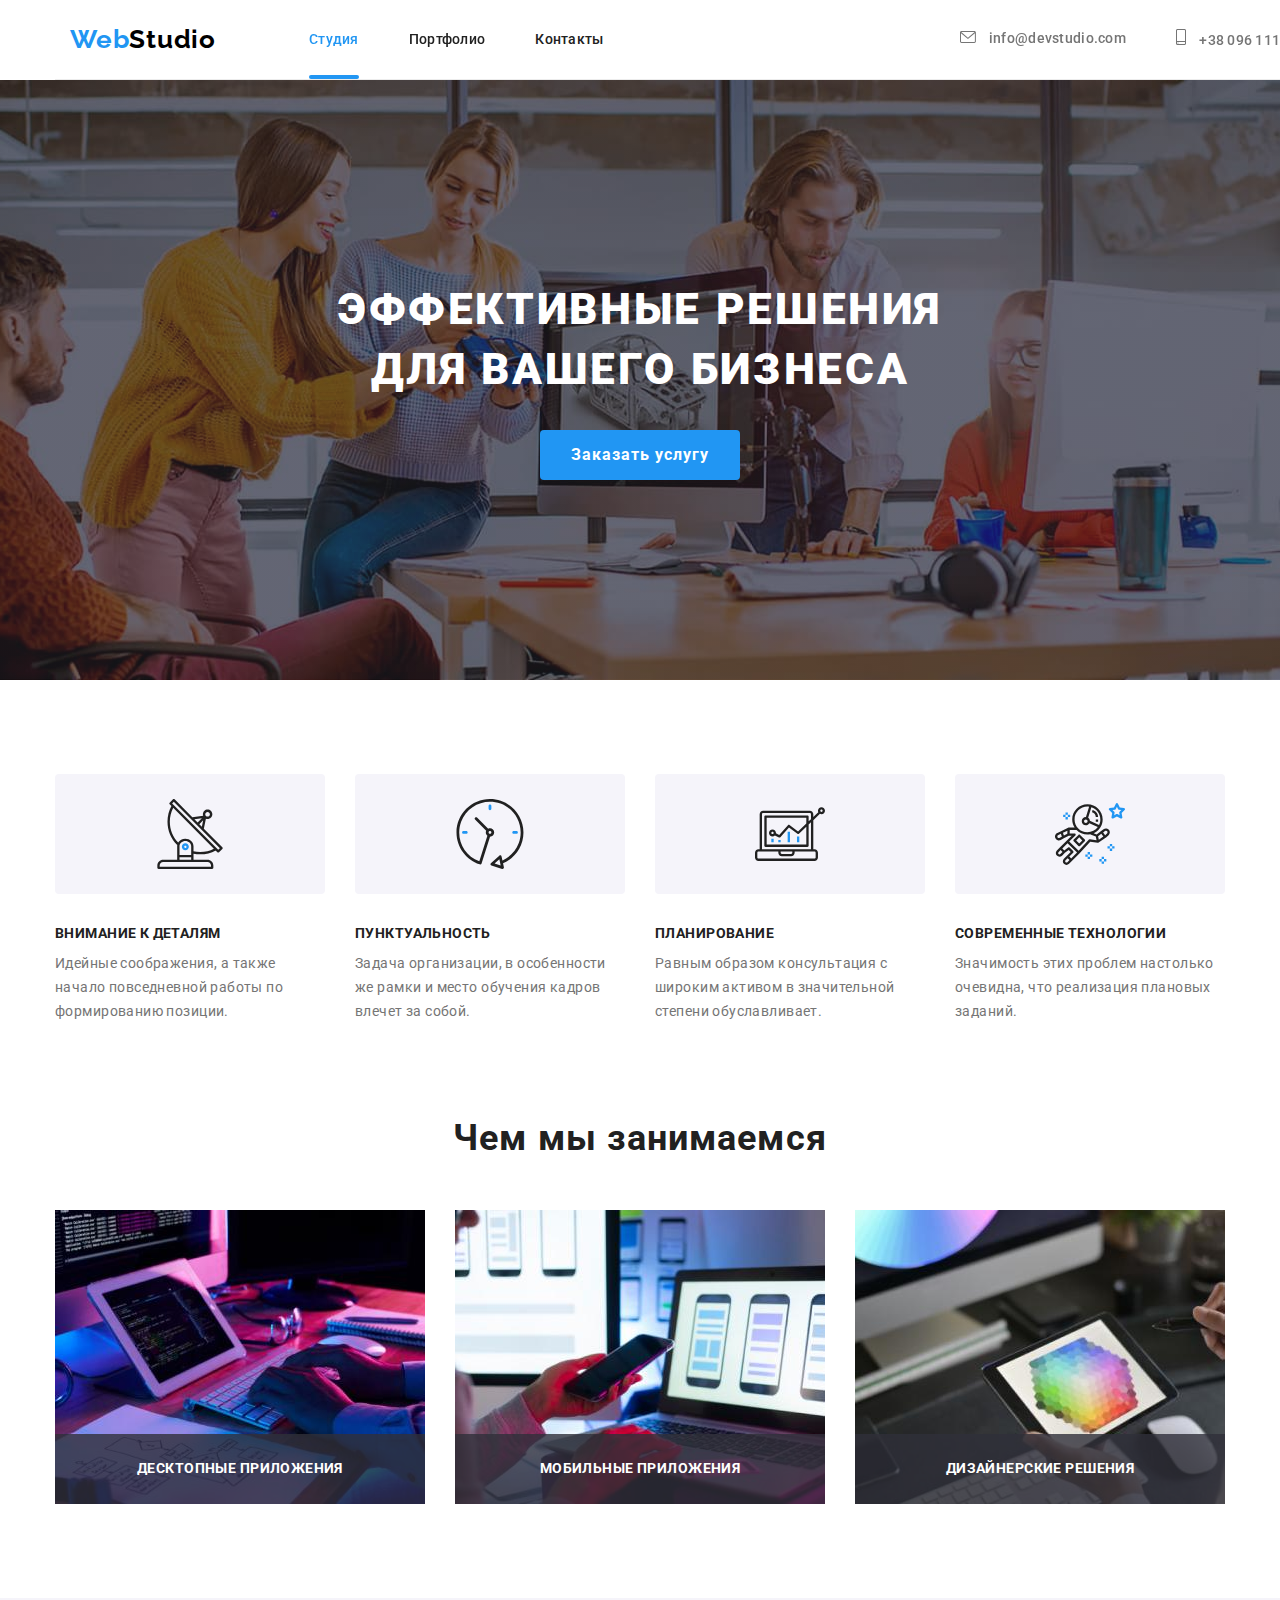
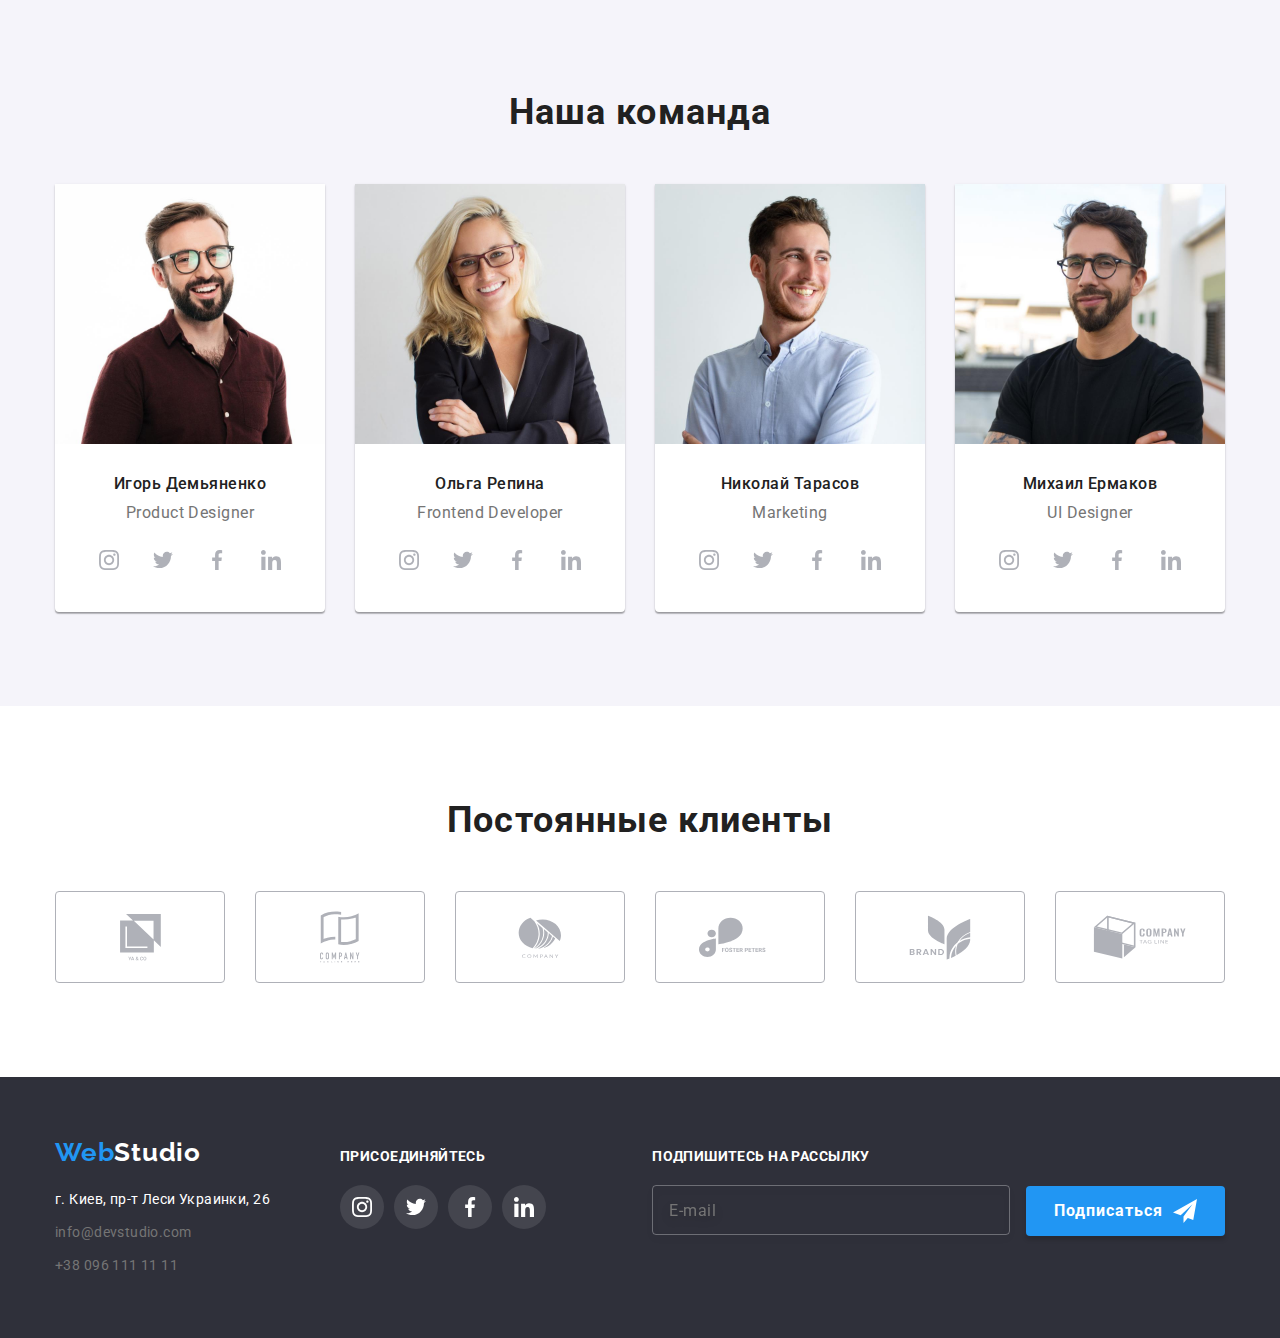
==== commit d29a2872: "header" ====
--- a/index.html
+++ b/index.html
@@ -14,45 +14,45 @@
 </head>
 
 <body>
-    <header class="header container">
-        <div class="header-container container">
-			<nav class="header-navigation header-container">
-				<a  class="logo link " 
+    <header class="container">
+        <div class="header container">
+			<nav class="header-navigation">
+				<a  class="logo link" 
 					href="./index.html" 
-					target="_blank" 
+					target="blank" 
 					lang="en">
-                    Web<span class="logo-studio">Studio</span></a>
-				<ul class="header-list list">
-					<li class="header-item">
-                        <a class="header-link link current-nav" href="./index.html" >
+                    Web<span class="logo__text">Studio</span></a>
+				<ul class="header-navigation__list list">
+					<li class="header-navigation__item">
+                        <a class="header-navigation__link link current-nav" href="./index.html" >
                             Студия
                         </a>
                     </li>
-					<li class="header-item">
-                        <a class="header-link link" href="./portfolio.html">
+					<li class="header-navigation__item">
+                        <a class="header-navigation__link link" href="./portfolio.html">
                             Портфолио
                         </a>
                     </li>
-					<li class="header-item">
-                        <a class="header-link link" href="" >
+					<li class="header-navigation__item">
+                        <a class="header-navigation__link link" href="" >
                             Контакты
                         </a>
                     </li>
 				</ul>
 			</nav>
-			<ul class="header-contacts-list list" >
-				<li class="header-contact list">
-					<a class="header-contacts-item link" href="mailto:info@devstudio.com">
-                        <svg class="mail-icon">
+			<ul class="header-contacts__list list" >
+				<li class="header-contact__item list">
+					<a class="header-contacts__link link" href="mailto:info@devstudio.com">
+                        <svg class="header-contacts__icon" width="16" height="12">
                             <use href="./images/symbol-defs.svg#icon-mail"></use>
                         </svg>
                 
                         info@devstudio.com
                     </a>
 				</li>
-				<li class="header-contact list">
-					<a class="header-contacts-item link" href="tel:+380961111111">
-                        <svg class="tel-icon">
+				<li class="header-contact__item list">
+					<a class="header-contacts__link link" href="tel:+380961111111">
+                        <svg class="header-contacts__icon" width="10" height="16">
                             <use href="./images/symbol-defs.svg#icon-smartphone"></use>
                         </svg>
                         +38 096 111 11 11
--- a/css/styles.css
+++ b/css/styles.css
@@ -90,7 +90,7 @@
   padding-bottom: 25px;
 }
 
-.logo-studio {
+.logo__text {
   /*font-family: "Raleway", sans-serif;*/
   color: #000;
 }
@@ -101,7 +101,7 @@
 
 /*________HEADER________*/
 
-.header {
+/* .header {
   border-bottom: 1px solid #ececec;
   width: 100%;
   height: 80px;
@@ -111,20 +111,35 @@
   top: 0;
 
   background: var(--second-title-color);
-}
-
-.header-container {
-  display: flex;
-  align-items: center;
-}
-
-.header-list {
+} */
+
+.header {
+  display: flex;
+  align-items: center;
+
+  border-bottom: 1px solid #ececec;
+  width: 100%;
+  height: 80px;
+
+  position: fixed;
+  z-index: 1;
+  top: 0;
+
+  background: var(--second-title-color);
+}
+
+.header-navigation {
+  display: flex;
+  align-items: center;
+}
+
+.header-navigation__list {
   display: flex;
   margin-left: 93px;
   margin-top: 0;
   margin-bottom: 0;
 }
-.header-item:not(:last-child) {
+.header-navigation__item:not(:last-child) {
   margin-right: 50px;
 
   position: relative;
@@ -133,7 +148,7 @@
   margin-right: 0;
 } */
 
-.header-link {
+.header-navigation__link {
   padding-top: 32px;
   padding-bottom: 32px;
   display: block;
@@ -166,7 +181,7 @@
   content: '';
   position: absolute;
   left: 0;
-  bottom: 3px;
+  bottom: 2px;
   display: block;
   width: 100%;
   height: 4px;
@@ -179,19 +194,19 @@
   color: var(--hero-btn-accent-color);
 }
 
-.header-link:hover,
-.header-link:focus,
-.header-contacts-item:hover,
-.header-contacts-item:focus {
+.header-navigation__link:hover,
+.header-navigation__link:focus,
+.header-contacts__link:hover,
+.header-contacts__link:focus {
   color: var(--accent-color);
 }
 
-.header-contacts-list {
+.header-contacts__list {
   display: flex;
   margin-left: auto;
 }
 
-.header-contacts-item {
+.header-contacts__link {
   font-weight: 500;
   font-size: 14px;
   line-height: 1.33;
@@ -206,26 +221,17 @@
   transition-duration: 250ms;
   transition-timing-function: cubic-bezier(0.4, 0, 0.2, 1);
 }
-.header-contacts-list .header-contact + .header-contact {
+.header-contacts__list .header-contact__item + .header-contact__item {
   margin-left: 50px;
 }
 
-.mail-icon {
-  width: 16px;
-  height: 12px;
+.header-contacts__icon {
   fill: currentColor;
   margin-right: 10px;
 }
-.tel-icon {
-  width: 10px;
-  height: 16px;
-  fill: currentColor;
-  margin-right: 10px;
-}
-.mail-icon:hover,
-.mail-icon:focus,
-.tel-icon:hover,
-.tel-icon:focus {
+
+.header-contacts__icon:hover,
+.header-contacts__icon:focus {
   fill: currentColor;
 }
 
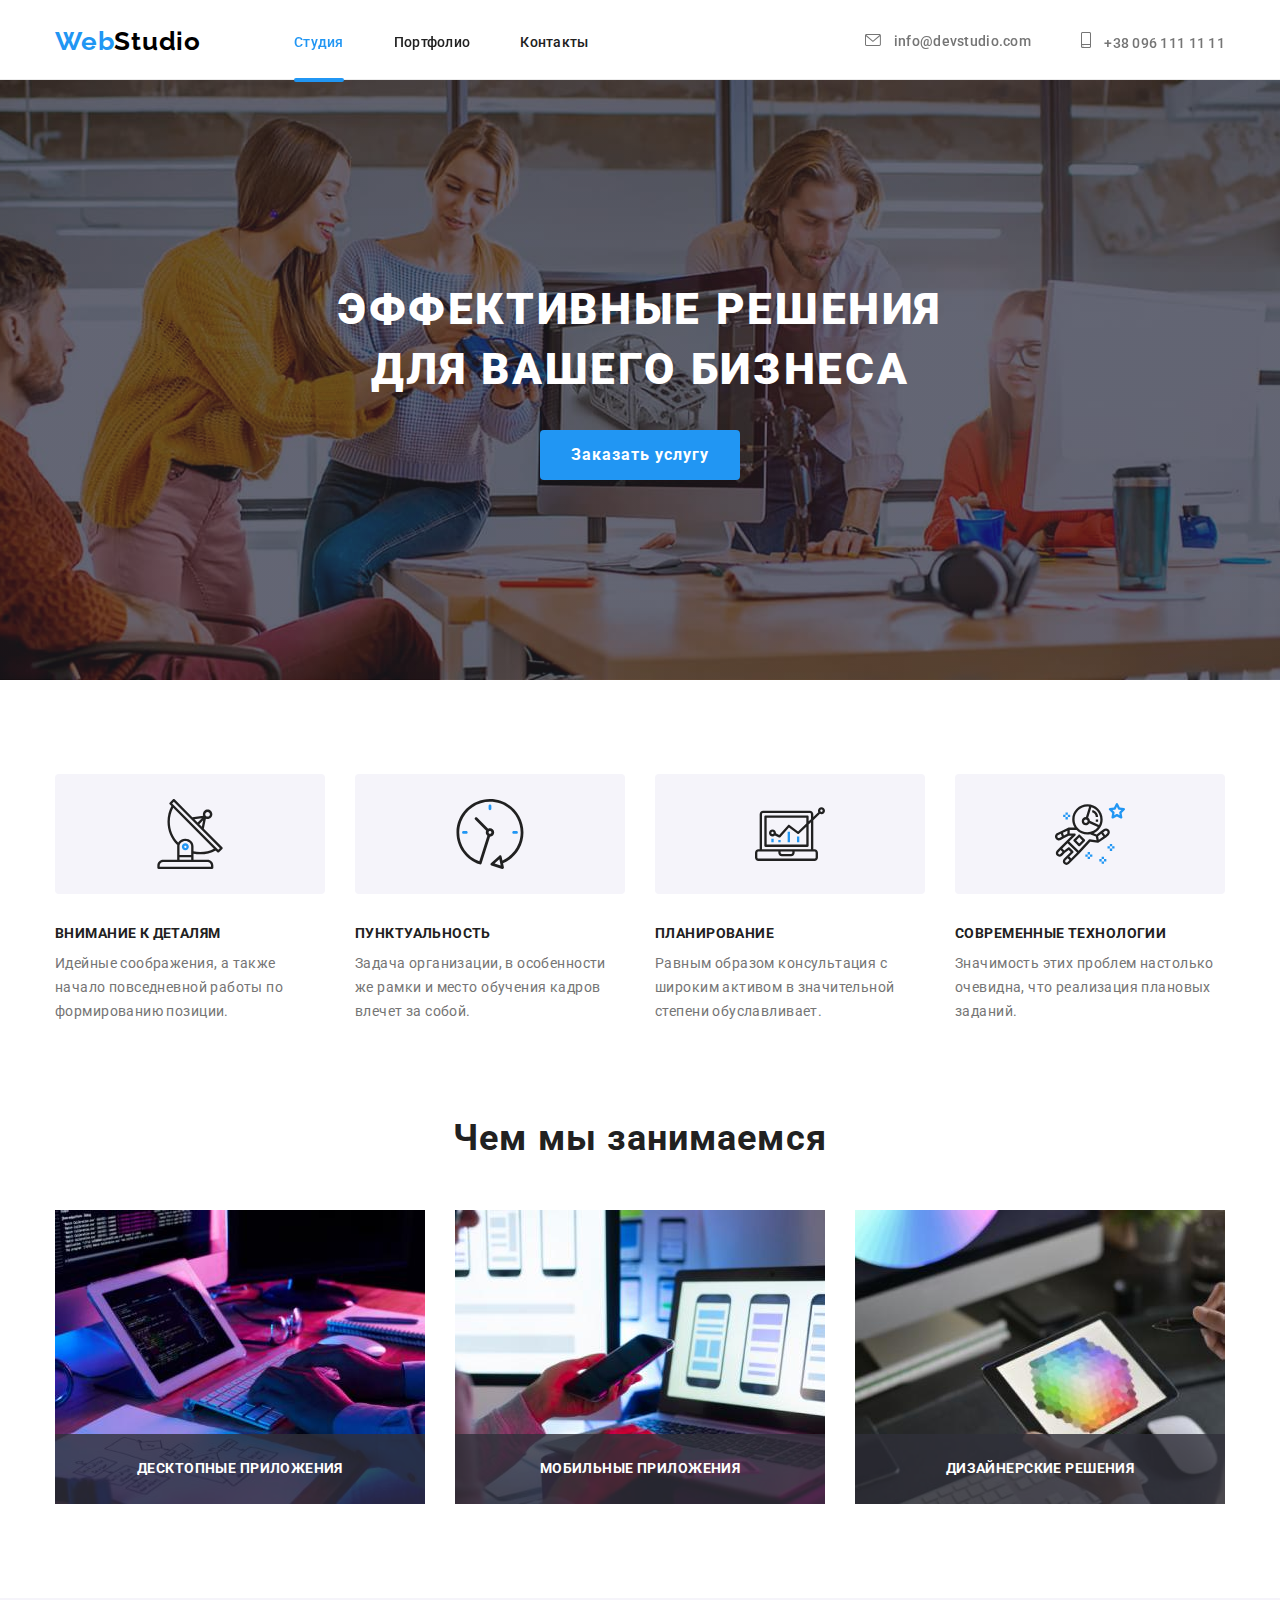
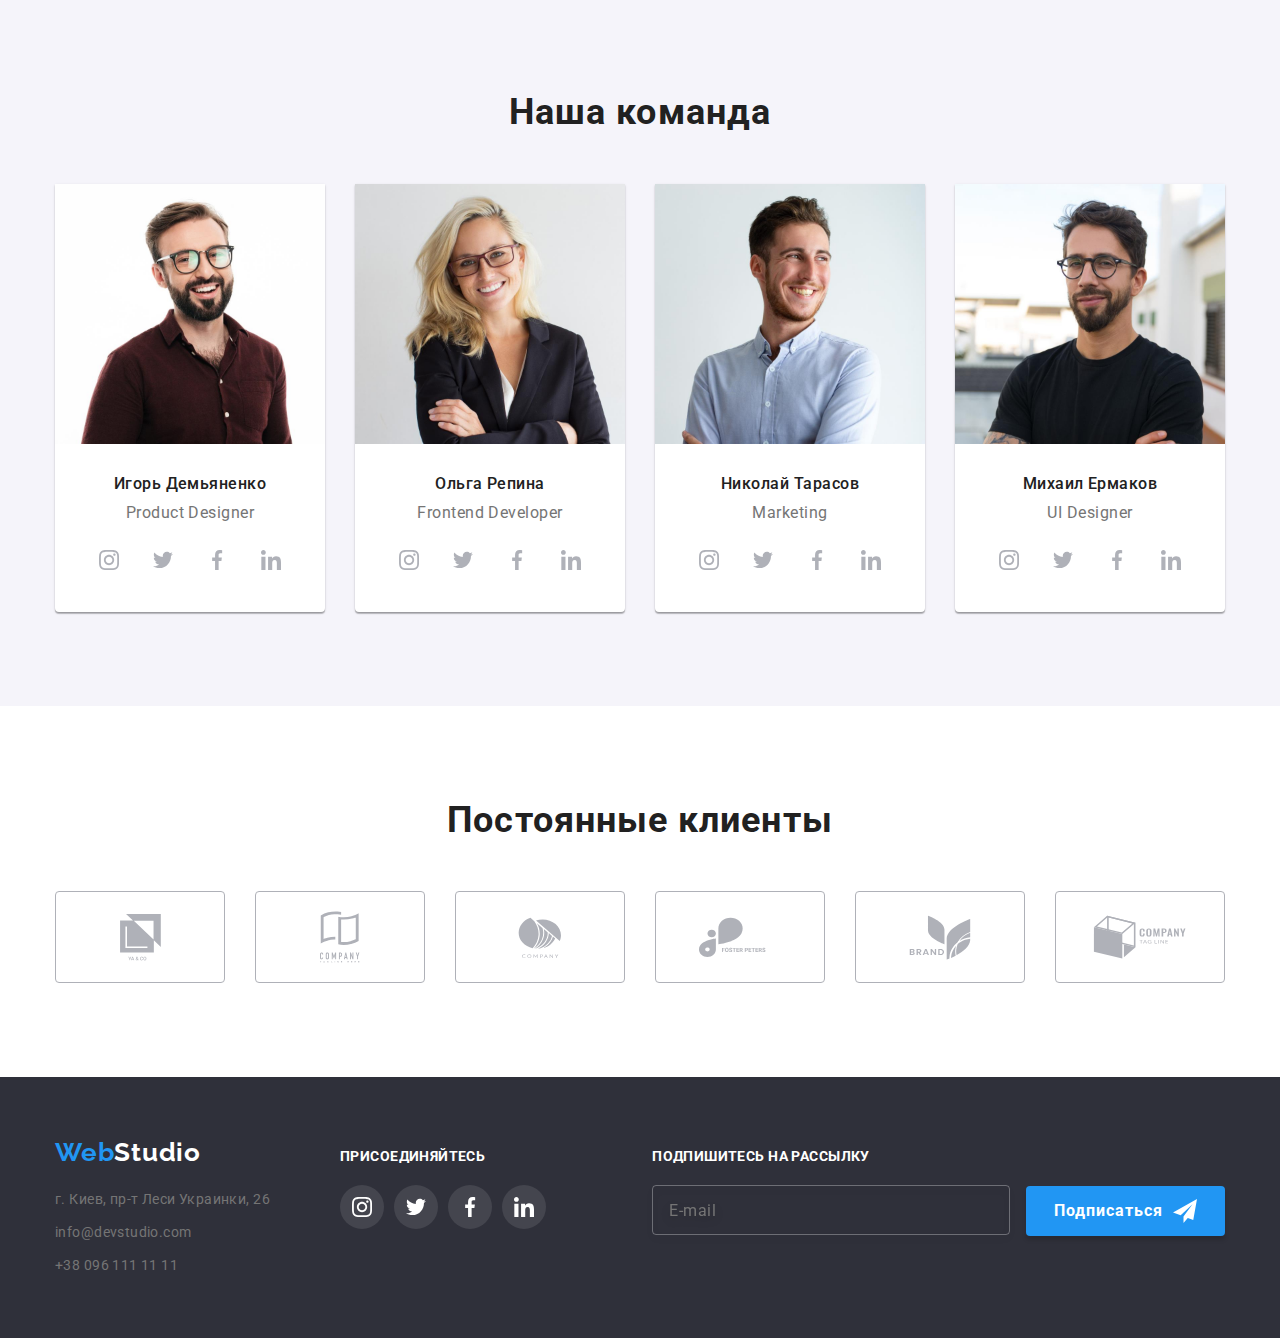
==== commit 9a257229: "БЭМ" ====
--- a/index.html
+++ b/index.html
@@ -14,8 +14,8 @@
 </head>
 
 <body>
-    <header class="container">
-        <div class="header container">
+    <header class="header">
+        <div class="header__container container">
 			<nav class="header-navigation">
 				<a  class="logo link" 
 					href="./index.html" 
@@ -40,10 +40,10 @@
                     </li>
 				</ul>
 			</nav>
-			<ul class="header-contacts__list list" >
+			<ul class="header-contact__list list" >
 				<li class="header-contact__item list">
-					<a class="header-contacts__link link" href="mailto:info@devstudio.com">
-                        <svg class="header-contacts__icon" width="16" height="12">
+					<a class="header-contact__link link" href="mailto:info@devstudio.com">
+                        <svg class="header-contact__icon" width="16" height="12">
                             <use href="./images/symbol-defs.svg#icon-mail"></use>
                         </svg>
                 
@@ -51,8 +51,8 @@
                     </a>
 				</li>
 				<li class="header-contact__item list">
-					<a class="header-contacts__link link" href="tel:+380961111111">
-                        <svg class="header-contacts__icon" width="10" height="16">
+					<a class="header-contact__link link" href="tel:+380961111111">
+                        <svg class="header-contact__icon" width="10" height="16">
                             <use href="./images/symbol-defs.svg#icon-smartphone"></use>
                         </svg>
                         +38 096 111 11 11
@@ -64,78 +64,77 @@
     <main>
         <section class="hero">
             <div class="container">
-                <h1 class="hero-title">Эффективные решения для вашего бизнеса</h1>
-                <button class="hero-btn" type="button" data-modal-open>Заказать услугу</button>
+                <h1 class="hero__title">Эффективные решения для вашего бизнеса</h1>
+                <button class="hero__btn" type="button" data-modal-open>Заказать услугу</button>
             </div>
         </section>
         <section class="about-us">
             <div class="container">
                 <h2 class="about-us-title" hidden>Наш подход к работе</h2>
-                <ul class="about-us-list list">
-                    <li class="about-us-item">
-                        <div class="about-us-icon-background">
-                            <svg class="about-us-icon">
+                <ul class="about-us__list list">
+                    <li class="about-us__item">
+                        <div class="about-us__background">
+                            <svg class="about-us__icon">
                                 <use href="./images/symbol-defs.svg#icon-antenna"></use>
                             </svg>
                         </div>
-                        <h3 class="about-us-character">Внимание к деталям</h3>
-                        <p class="about-us-text">Идейные соображения, а также начало повседневной работы по формированию позиции.</p>
-                    </li>
-                    <li class="about-us-item">
-                        <div class="about-us-icon-background">
-                            <svg class="about-us-icon">
+                        <h3 class="about-us__title">Внимание к деталям</h3>
+                        <p class="about-us__text">Идейные соображения, а также начало повседневной работы по формированию позиции.</p>
+                    </li>
+                    <li class="about-us__item">
+                        <div class="about-us__background">
+                            <svg class="about-us__icon">
                                 <use href="./images/symbol-defs.svg#icon-clock"></use>
                             </svg>
                         </div>
-                        <h3 class="about-us-character">Пунктуальность</h3>
-                        <p class="about-us-text">Задача организации, в особенности же рамки и место обучения кадров влечет за собой.</p>
-                    </li>
-                    <li class="about-us-item">
-                        <div class="about-us-icon-background">
-                            <svg class="about-us-icon">
+                        <h3 class="about-us__title">Пунктуальность</h3>
+                        <p class="about-us__text">Задача организации, в особенности же рамки и место обучения кадров влечет за собой.</p>
+                    </li>
+                    <li class="about-us__item">
+                        <div class="about-us__background">
+                            <svg class="about-us__icon">
                                 <use href="./images/symbol-defs.svg#icon-diagram"></use>
                             </svg>
                         </div>
-                        <h3 class="about-us-character">Планирование</h3>
-                        <p class="about-us-text">Равным образом консультация с широким активом в значительной степени обуславливает.</p>
-                    </li>
-                    <li class="about-us-item">
-                        <div class="about-us-icon-background">
-                            <svg class="about-us-icon">
+                        <h3 class="about-us__title">Планирование</h3>
+                        <p class="about-us__text">Равным образом консультация с широким активом в значительной степени обуславливает.</p>
+                    </li>
+                    <li class="about-us__item">
+                        <div class="about-us__background">
+                            <svg class="about-us__icon">
                                 <use href="./images/symbol-defs.svg#icon-astronaut"></use>
                             </svg>
                         </div>
-                        <h3 class="about-us-character">Современные технологии</h3>
-                        <p class="about-us-text">Значимость этих проблем настолько очевидна, что реализация плановых заданий.</p>
+                        <h3 class="about-us__title">Современные технологии</h3>
+                        <p class="about-us__text">Значимость этих проблем настолько очевидна, что реализация плановых заданий.</p>
                     </li>
                 </ul>
             </div>
         </section>
         <section class="skills">
             <div class="container">
-                <h2 class="skills-title">Чем мы занимаемся</h2>
-                <ul class="skills-list list">
-                    <li class="skill">
-                        <div class="skill-name">
-                            <img class="skill-photo" src="./images/nabiraet-kod.jpg" alt="набирает код" />
-                            <!-- <style> img{ display: block; height: 294px; max-width: auto } </style> -->
-                            <p class="skill-text">
+                <h2 class="skills__title">Чем мы занимаемся</h2>
+                <ul class="skills__list list">
+                    <li class="skill__item">
+                        <div class="skill__name">
+                            <img class="skill__img" src="./images/nabiraet-kod.jpg" alt="набирает код" />
+                            <p class="skill__text">
                                 Десктопные приложения
                             </p>
                         </div>
                     </li>
-                    <li class="skill">
-                        <div class="skill-name">
-                            <img class="skill-photo" src="./images/tests.jpg" alt="проверка"  />
-                            <p class="skill-text">
+                    <li class="skill__item">
+                        <div class="skill__name">
+                            <img class="skill__img" src="./images/tests.jpg" alt="проверка"  />
+                            <p class="skill__text">
                                 Мобильные приложения
                             </p>
                         </div>
                     </li>
-                    <li class="skill">
-                        <div class="skill-name">
-                            <img class="skill-photo" src="./images/choosing-color.jpg" alt="выбор цвета"  />
-                            <p class="skill-text">
+                    <li class="skill__item">
+                        <div class="skill__name">
+                            <img class="skill__img" src="./images/choosing-color.jpg" alt="выбор цвета"  />
+                            <p class="skill__text">
                                 Дизайнерские решения
                             </p>
                         </div>
@@ -145,38 +144,38 @@
         </section>
         <section class="section  our-team">
             <div  class="container">  
-                <h2 class="our-team-title">Наша команда</h2>
-                <ul class="our-team-list list">
-                    <li class="our-team-mate">
-                        <img class="our-team-mate-photo" src="./images/igor-d.jpg" alt="Игорь Демьяненко" width="270" height="260" />
-                        <div class="our-team-text">
-                            <h3 class="our-team-mate-name">Игорь Демьяненко</h3>
-                            <p class="our-team-mate-position" lang="en">Product Designer</p>
-                            <ul class="list our-team-social-networks">
-                                <li class="our-team-social-network-item">
-                                    <a class="our-team-social-network" href="">
-                                        <svg class="our-team-social-network-icon" width="20" height="20">
+                <h2 class="our-team__title">Наша команда</h2>
+                <ul class="our-team__list list">
+                    <li class="our-team__item">
+                        <img class="our-team__img" src="./images/igor-d.jpg" alt="Игорь Демьяненко" width="270" height="260" />
+                        <div class="our-team__content">
+                            <h3 class="our-team__name">Игорь Демьяненко</h3>
+                            <p class="our-team__text" lang="en">Product Designer</p>
+                            <ul class="list team-social">
+                                <li class="team-social__item">
+                                    <a class="team-social__link" href="">
+                                        <svg class="team-social__icon" width="20" height="20">
                                             <use href="./images/symbol-defs.svg#icon-instagram"></use>
                                         </svg>
                                     </a>
                                 </li>
-                                <li class="our-team-social-network-item">
-                                    <a class="our-team-social-network" href="">
-                                        <svg class="our-team-social-network-icon" width="20" height="20">
+                                <li class="team-social__item">
+                                    <a class="team-social__link" href="">
+                                        <svg class="team-social__icon" width="20" height="20">
                                             <use href="./images/symbol-defs.svg#icon-twitter"></use>
                                         </svg>
                                     </a>
                                 </li>
-                                <li class="our-team-social-network-item">
-                                    <a class="our-team-social-network" href="">
-                                        <svg class="our-team-social-network-icon" width="20" height="20">
+                                <li class="team-social__item">
+                                    <a class="team-social__link" href="">
+                                        <svg class="team-social__icon" width="20" height="20">
                                             <use href="./images/symbol-defs.svg#icon-facebook"></use>
                                         </svg>
                                     </a>
                                 </li>
-                                <li class="our-team-social-network-item">
-                                    <a class="our-team-social-network" href="">
-                                        <svg class="our-team-social-network-icon" width="20" height="20">
+                                <li class="team-social__item">
+                                    <a class="team-social__link" href="">
+                                        <svg class="team-social__icon" width="20" height="20">
                                             <use href="./images/symbol-defs.svg#icon-linkedin"></use>
                                         </svg>
                                     </a>
@@ -184,36 +183,36 @@
                             </ul>
                         </div>
                     </li>
-                    <li class="our-team-mate">
-                        <img class="our-team-mate-photo" src="./images/olga-r.jpg" alt="Ольга Репина" width="270" height="260" />
-                        <div class="our-team-text">
-                            <h3 class="our-team-mate-name">Ольга Репина</h3>
-                            <p class="our-team-mate-position" lang="en">Frontend Developer</p>
-                            <ul class="list our-team-social-networks">
-                                <li class="our-team-social-network-item">
-                                    <a class="our-team-social-network" href="">
-                                        <svg class="our-team-social-network-icon" width="20" height="20">
+                    <li class="our-team__item">
+                        <img class="our-team__img" src="./images/olga-r.jpg" alt="Ольга Репина" width="270" height="260" />
+                        <div class="our-team__content">
+                            <h3 class="our-team__name">Ольга Репина</h3>
+                            <p class="our-team__text" lang="en">Frontend Developer</p>
+                            <ul class="list team-social">
+                                <li class="team-social__item">
+                                    <a class="team-social__link" href="">
+                                        <svg class="team-social__icon" width="20" height="20">
                                             <use href="./images/symbol-defs.svg#icon-instagram"></use>
                                         </svg>
                                     </a>
                                 </li>
-                                <li class="our-team-social-network-item">
-                                    <a class="our-team-social-network" href="">
-                                        <svg class="our-team-social-network-icon" width="20" height="20">
+                                <li class="team-social__item">
+                                    <a class="team-social__link" href="">
+                                        <svg class="team-social__icon" width="20" height="20">
                                             <use href="./images/symbol-defs.svg#icon-twitter"></use>
                                         </svg>
                                     </a>
                                 </li>
-                                <li class="our-team-social-network-item">
-                                    <a class="our-team-social-network" href="">
-                                        <svg class="our-team-social-network-icon" width="20" height="20">
+                                <li class="team-social__item">
+                                    <a class="team-social__link" href="">
+                                        <svg class="team-social__icon" width="20" height="20">
                                             <use href="./images/symbol-defs.svg#icon-facebook"></use>
                                         </svg>
                                     </a>
                                 </li>
-                                <li class="our-team-social-network-item">
-                                    <a class="our-team-social-network" href="">
-                                        <svg class="our-team-social-network-icon" width="20" height="20">
+                                <li class="team-social__item">
+                                    <a class="team-social__link" href="">
+                                        <svg class="team-social__icon" width="20" height="20">
                                             <use href="./images/symbol-defs.svg#icon-linkedin"></use>
                                         </svg>
                                     </a>
@@ -222,36 +221,36 @@
                         </div>
                     </li>
 
-                    <li class="our-team-mate">
-                        <img class="our-team-mate-photo" src="./images/nikolai-t.jpg" alt="Николай Тарасов" width="270" height="260" />
-                        <div class="our-team-text">
-                            <h3 class="our-team-mate-name">Николай Тарасов</h3>
-                            <p class="our-team-mate-position" lang="en">Marketing</p>
-                            <ul class="list our-team-social-networks">
-                                <li class="our-team-social-network-item">
-                                    <a class="our-team-social-network" href="">
-                                        <svg class="our-team-social-network-icon" width="20" height="20">
+                    <li class="our-team__item">
+                        <img class="our-team__img" src="./images/nikolai-t.jpg" alt="Николай Тарасов" width="270" height="260" />
+                        <div class="our-team__content">
+                            <h3 class="our-team__name">Николай Тарасов</h3>
+                            <p class="our-team__text" lang="en">Marketing</p>
+                            <ul class="list team-social">
+                                <li class="team-social__item">
+                                    <a class="team-social__link" href="">
+                                        <svg class="team-social__icon" width="20" height="20">
                                             <use href="./images/symbol-defs.svg#icon-instagram"></use>
                                         </svg>
                                     </a>
                                 </li>
-                                <li class="our-team-social-network-item">
-                                    <a class="our-team-social-network" href="">
-                                        <svg class="our-team-social-network-icon" width="20" height="20">
+                                <li class="team-social__item">
+                                    <a class="team-social__link" href="">
+                                        <svg class="team-social__icon" width="20" height="20">
                                             <use href="./images/symbol-defs.svg#icon-twitter"></use>
                                         </svg>
                                     </a>
                                 </li>
-                                <li class="our-team-social-network-item">
-                                    <a class="our-team-social-network" href="">
-                                        <svg class="our-team-social-network-icon" width="20" height="20">
+                                <li class="team-social__item">
+                                    <a class="team-social__link" href="">
+                                        <svg class="team-social__icon" width="20" height="20">
                                             <use href="./images/symbol-defs.svg#icon-facebook"></use>
                                         </svg>
                                     </a>
                                 </li>
-                                <li class="our-team-social-network-item">
-                                    <a class="our-team-social-network" href="">
-                                        <svg class="our-team-social-network-icon" width="20" height="20">
+                                <li class="team-social__item">
+                                    <a class="team-social__link" href="">
+                                        <svg class="team-social__icon" width="20" height="20">
                                             <use href="./images/symbol-defs.svg#icon-linkedin"></use>
                                         </svg>
                                     </a>
@@ -260,89 +259,88 @@
                         </div>
                     </li>
 
-                    <li class="our-team-mate">
-                        <img class="our-team-mate-photo" src="./images/michail-e.jpg" alt="Михаил Ермаков" width="270" height="260" />
-                        <div class="our-team-text">
-                            <h3 class="our-team-mate-name">Михаил Ермаков</h3>
-                            <p class="our-team-mate-position" lang="en">UI Designer</p>
-                            
-                            <ul class="list our-team-social-networks">
-                                <li class="our-team-social-network-item">
-                                    <a class="our-team-social-network" href="">
-                                        <svg class="our-team-social-network-icon" width="20" height="20">
-                                            <use href="./images/symbol-defs.svg#icon-instagram"></use>
-                                        </svg>
-                                    </a>
-                                </li>
-                                <li class="our-team-social-network-item">
-                                    <a class="our-team-social-network" href="">
-                                        <svg class="our-team-social-network-icon" width="20" height="20">
-                                            <use href="./images/symbol-defs.svg#icon-twitter"></use>
-                                        </svg>
-                                    </a>
-                                </li>
-                                <li class="our-team-social-network-item">
-                                    <a class="our-team-social-network" href="">
-                                        <svg class="our-team-social-network-icon" width="20" height="20">
-                                            <use href="./images/symbol-defs.svg#icon-facebook"></use>
-                                        </svg>
-                                    </a>
-                                </li>
-                                <li class="our-team-social-network-item">
-                                    <a class="our-team-social-network" href="">
-                                        <svg class="our-team-social-network-icon" width="20" height="20">
-                                            <use href="./images/symbol-defs.svg#icon-linkedin"></use>
-                                        </svg>
-                                    </a>
-                                </li>
-                            </ul>
+                    <li class="our-team__item">
+                        <img class="our-team__img" src="./images/michail-e.jpg" alt="Михаил Ермаков" width="270" height="260" />
+                        <div class="our-team__content">
+                            <h3 class="our-team__name">Михаил Ермаков</h3>
+                            <p class="our-team__text" lang="en">UI Designer</p>
+                        <ul class="list team-social">
+                            <li class="team-social__item">
+                                <a class="team-social__link" href="">
+                                    <svg class="team-social__icon" width="20" height="20">
+                                        <use href="./images/symbol-defs.svg#icon-instagram"></use>
+                                    </svg>
+                                </a>
+                            </li>
+                            <li class="team-social__item">
+                                <a class="team-social__link" href="">
+                                    <svg class="team-social__icon" width="20" height="20">
+                                        <use href="./images/symbol-defs.svg#icon-twitter"></use>
+                                    </svg>
+                                </a>
+                            </li>
+                            <li class="team-social__item">
+                                <a class="team-social__link" href="">
+                                    <svg class="team-social__icon" width="20" height="20">
+                                        <use href="./images/symbol-defs.svg#icon-facebook"></use>
+                                    </svg>
+                                </a>
+                            </li>
+                            <li class="team-social__item">
+                                <a class="team-social__link" href="">
+                                    <svg class="team-social__icon" width="20" height="20">
+                                        <use href="./images/symbol-defs.svg#icon-linkedin"></use>
+                                    </svg>
+                                </a>
+                            </li>
+                        </ul>
                         </div>
                     </li>
                 </ul>
             </div>
         </section>
-        <section class="section  our-clients">
+        <section class="section  our-client">
             <div class="container">
-            <h2 class="our-clients-title">Постоянные клиенты</h2>
-                <ul class="list our-clients-list">
-                    <li class="our-client">
-                        <a class="our-client-link" href="">
-                           <svg class="our-client-icon" width="41" height="46.7">
+            <h2 class="our-client__title">Постоянные клиенты</h2>
+                <ul class="list our-client__list">
+                    <li class="our-client__item">
+                        <a class="our-client__link" href="">
+                           <svg class="our-client__icon" width="41" height="46.7">
                                <use href="./images/symbol-defs.svg#icon-client-1"></use>
                            </svg>  
                         </a>
                     </li>
-                    <li class="our-client">
-                        <a class="our-client-link" href="">
-                            <svg class="our-client-icon" width="40" height="52">
+                    <li class="our-client__item">
+                        <a class="our-client__link" href="">
+                            <svg class="our-client__icon" width="40" height="52">
                                 <use href="./images/symbol-defs.svg#icon-client-2"></use>
                             </svg>
                         </a>
                     </li>
-                    <li class="our-client">
-                        <a class="our-client-link" href="">
-                            <svg class="our-client-icon" width="43.46" height="41.18">
+                    <li class="our-client__item">
+                        <a class="our-client__link" href="">
+                            <svg class="our-client__icon" width="43.46" height="41.18">
                                 <use href="./images/symbol-defs.svg#icon-client-6"></use>
                             </svg>
                         </a>
                     </li>
-                    <li class="our-client">
-                        <a class="our-client-link" href="">
-                            <svg class="our-client-icon" width="84.44" height="40.62">
+                    <li class="our-client__item">
+                        <a class="our-client__link" href="">
+                            <svg class="our-client__icon" width="84.44" height="40.62">
                                 <use href="./images/symbol-defs.svg#icon-client-4"></use>
                             </svg>
                         </a>
                     </li>
-                    <li class="our-client">
-                        <a class="our-client-link" href="">
-                            <svg class="our-client-icon" width="62.54" height="45.43">
+                    <li class="our-client__item">
+                        <a class="our-client__link" href="">
+                            <svg class="our-client__icon" width="62.54" height="45.43">
                                 <use href="./images/symbol-defs.svg#icon-client-5"></use>
                             </svg>
                         </a>
                     </li>
-                    <li class="our-client">
-                        <a class="our-client-link" href="">
-                            <svg class="our-client-icon" width="93.79" height="43.93">
+                    <li class="our-client__item">
+                        <a class="our-client__link" href="">
+                            <svg class="our-client__icon" width="93.79" height="43.93">
                                 <use href="./images/symbol-defs.svg#icon-client-3"></use>
                             </svg>
                         </a>
@@ -353,62 +351,62 @@
     </main>
     <footer class="footer">
         <div class="container"> 
-            <div class="footer-contact-section">
-                <a class="logo link footer-logo" href="" lang="en">Web<span class="logo-footer-studio">Studio</span></a>
+            <div class="footer__container">
+                <a class="logo link logo-footer__link" href="" lang="en">Web<span class="logo-footer__text">Studio</span></a>
                 <address>
-                    <ul class="footer-contacts-list list">
-                        <li class="footer-contact footer-address">
-                            <a class="footer-address link" href="https://goo.gl/maps/XWvavunJR17n78DAA" target="_blank" rel="noopener noreferrer">г. Киев,
+                    <ul class="footer-address__list list">
+                        <li class="footer-address__item footer-address">
+                            <a class="footer-address__link link" href="https://goo.gl/maps/XWvavunJR17n78DAA" target="_blank" rel="noopener noreferrer">г. Киев,
                                 пр-т Леси Украинки, 26</a>
                         </li>
-                        <li class="footer-contact">
-                            <a class="footer-contact link" href="mailto:info@devstudio.com">info@devstudio.com</a>
+                        <li class="footer-address__item">
+                            <a class="footer-address__link link" href="mailto:info@devstudio.com">info@devstudio.com</a>
                         </li>
-                        <li class="footer-contact">
-                            <a class="footer-contact link" href="tel:+380961111111">+38 096 111 11 11</a>
+                        <li class="footer-address__item">
+                            <a class="footer-address__link link" href="tel:+380961111111">+38 096 111 11 11</a>
                         </li>
                     </ul>
                 </address>
             </div>
-            <div class="social-networks-footer">
+            <div class="social-footer">
             <p>Присоединяйтесь</p>
-            <ul class="list social-networks-footer-list">
-                <li class="social-network-footer">
-                    <a  class="social-networks-footer-link" href="">
-                        <svg class="social-networks-footer-icon">
+            <ul class="list social-footer__list">
+                <li class="social-footer__item">
+                    <a  class="social-footer__link" href="">
+                        <svg class="social-footer__icon">
                             <use href="./images/symbol-defs.svg#icon-instagram"></use>
                         </svg>
                     </a>
                 </li>
-                <li class="social-network-footer">
-                    <a class="social-networks-footer-link" href="">
-                        <svg class="social-networks-footer-icon">
+                <li class="social-footer__item">
+                    <a class="social-footer__link" href="">
+                        <svg class="social-footer__icon">
                             <use href="./images/symbol-defs.svg#icon-twitter"></use>
                         </svg>
                     </a>
                 </li>
-                <li class="social-network-footer">
-                    <a class="social-networks-footer-link" href="">
-                        <svg class="social-networks-footer-icon">
+                <li class="social-footer__item">
+                    <a class="social-footer__link" href="">
+                        <svg class="social-footer__icon">
                             <use href="./images/symbol-defs.svg#icon-facebook"></use>
                         </svg>
                     </a>
                 </li>
-                <li class="social-network-footer">
-                    <a class="social-networks-footer-link" href="">
-                        <svg class="social-networks-footer-icon">
+                <li class="social-footer__item">
+                    <a class="social-footer__link" href="">
+                        <svg class="social-footer__icon">
                             <use href="./images/symbol-defs.svg#icon-linkedin"></use>
                         </svg>
                     </a>
                 </li>
             </ul>
             </div>
-            <form action="#" class="subscribe-form">
-                <label for="" class="subscribe-label">
-                    <span class="subscribe-title">Подпишитесь на рассылку</span>
-                    <input type="email" class="subscribe-input" placeholder="E-mail">
-                    <button type="submit" class="subscribe-button">Подписаться
-                        <svg class="subscribe-icon">
+            <form action="#" class="subscribe__form">
+                <label for="" class="subscribe__label">
+                    <span class="subscribe__title">Подпишитесь на рассылку</span>
+                    <input type="email" class="subscribe__input" placeholder="E-mail">
+                    <button type="submit" class="subscribe__button">Подписаться
+                        <svg class="subscribe__icon">
                             <use href="./images/symbol-defs.svg#icon-send" width="24" height="24"></use>
                         </svg>
                     </button>
@@ -418,50 +416,50 @@
     </footer>
     <div class="backdrop is-hidden" data-modal>
         <div class="modal">
-            <button type="button" class="modal-close-button" data-modal-close>
-                <svg class="close-icon" width="11" height="11">
+            <button type="button" class="modal__button--close" data-modal-close>
+                <svg class="modal__icon--close" width="11" height="11">
                     <use href="./images/symbol-defs.svg#icon-vector"></use>
                 </svg>
             </button>
-            <p class="modal-title">Оставьте свои данные, мы вам перезвоним</p>
-            <form action="#" class="modal-form">
-                <label class="modal-label" for="">
-                    <span class="modal-item">Имя</span>
-                    <input type="text" name="name" class="modal-input"/>
-                    <svg class="modal-icon">
+            <p class="modal__title">Оставьте свои данные, мы вам перезвоним</p>
+            <form action="#" class="modal__form">
+                <label class="modal__label" for="">
+                    <span class="modal__item">Имя</span>
+                    <input type="text" name="name" class="modal__input"/>
+                    <svg class="modal__icon">
                         <use href="./images/symbol-defs.svg#icon-name-modal"  width="12" height="12"></use>
                     </svg>
                     
                 </label>
-                <label class="modal-label" for="">
-                    <span class="modal-item">Телефон</span>
-                    <input type="text" name="email" class="modal-input"/>
-                    <svg class="modal-icon">
+                <label class="modal__label" for="">
+                    <span class="modal__item">Телефон</span>
+                    <input type="text" name="email" class="modal__input"/>
+                    <svg class="modal__icon">
                         <use href="./images/symbol-defs.svg#icon-tel-modal" width="13" height="13"></use>
                     </svg>
                     
                 </label>
-                <label class="modal-label" for="">
-                    <span class="modal-item">Почта</span>
-                    <input type="text" name="tel" class="modal-input"/>
-                    <svg class="modal-icon">
+                <label class="modal__label" for="">
+                    <span class="modal__item">Почта</span>
+                    <input type="text" name="tel" class="modal__input"/>
+                    <svg class="modal__icon">
                         <use href="./images/symbol-defs.svg#icon-mail-modal"  width="15" height="12"></use>
                     </svg>
                     
                 </label>
-                <label class="modal-comment">
-                    <span class="modal-item">Комментарий</span>
-                        <textarea class="modal-comments-text" placeholder="Введите текст" name="comment" id="comment"  cols="30" rows="5"></textarea>
+                <label class="modal__label">
+                    <span class="modal__item">Комментарий</span>
+                        <textarea class="modal__textarea" placeholder="Введите текст" name="comment" id="comment"  cols="30" rows="5"></textarea>
                 </label>
                 <label  class="modal-policy">
-                    <input class="modal-checkbox" type="checkbox" name="policy">
-                    <svg class="policy-icon">
+                    <input class="modal-policy__checkbox" type="checkbox" name="policy">
+                    <svg class="modal-policy__icon">
                         <use href="./images/symbol-defs.svg#icon-check" width="12" height="11"></use>
                     </svg>
-                    <span class="modal-policy-text">Соглашаюсь с рассылкой и принимаю <a class="modal-policy-link" href="">Условия договора</a></span>
-                </label>
-
-                <button class="modal-button" type="submit">Отправить</button>
+                    <span class="modal-policy__text">Соглашаюсь с рассылкой и принимаю <a class="modal-policy__link" href="">Условия договора</a></span>
+                </label>
+
+                <button class="modal__button" type="submit">Отправить</button>
             </form>
         </div>
     </div>
--- a/css/styles.css
+++ b/css/styles.css
@@ -94,14 +94,10 @@
   /*font-family: "Raleway", sans-serif;*/
   color: #000;
 }
-.logo-footer-studio {
-  /*font-family: "Raleway", sans-serif;*/
-  color: var(--second-title-color);
-}
 
 /*________HEADER________*/
 
-/* .header {
+.header {
   border-bottom: 1px solid #ececec;
   width: 100%;
   height: 80px;
@@ -111,21 +107,11 @@
   top: 0;
 
   background: var(--second-title-color);
-} */
-
-.header {
-  display: flex;
-  align-items: center;
-
-  border-bottom: 1px solid #ececec;
-  width: 100%;
-  height: 80px;
-
-  position: fixed;
-  z-index: 1;
-  top: 0;
-
-  background: var(--second-title-color);
+}
+
+.header__container {
+  display: flex;
+  align-items: center;
 }
 
 .header-navigation {
@@ -165,12 +151,6 @@
 }
 
 .current-nav {
-  font-family: inherit;
-  font-weight: 500;
-  font-size: 14px;
-  line-height: 1.33;
-  letter-spacing: 0.02em;
-
   color: var(--accent-color);
   transition-property: color;
   transition-duration: var(--duration);
@@ -196,17 +176,21 @@
 
 .header-navigation__link:hover,
 .header-navigation__link:focus,
-.header-contacts__link:hover,
-.header-contacts__link:focus {
+.header-contact__link:hover,
+.header-contact__link:focus {
   color: var(--accent-color);
 }
 
-.header-contacts__list {
+.header-contact__list {
   display: flex;
   margin-left: auto;
 }
 
-.header-contacts__link {
+.header-contact__list .header-contact__item + .header-contact__item {
+  margin-left: 50px;
+}
+
+.header-contact__link {
   font-weight: 500;
   font-size: 14px;
   line-height: 1.33;
@@ -221,17 +205,14 @@
   transition-duration: 250ms;
   transition-timing-function: cubic-bezier(0.4, 0, 0.2, 1);
 }
-.header-contacts__list .header-contact__item + .header-contact__item {
-  margin-left: 50px;
-}
-
-.header-contacts__icon {
+
+.header-contact__icon {
   fill: currentColor;
   margin-right: 10px;
 }
 
-.header-contacts__icon:hover,
-.header-contacts__icon:focus {
+.header-contact__icon:hover,
+.header-contact__icon:focus {
   fill: currentColor;
 }
 
@@ -255,7 +236,7 @@
   margin: 0 auto;
 }
 
-.hero-title {
+.hero__title {
   width: 696px;
   padding: 0;
   margin: 0 auto 30px;
@@ -269,7 +250,7 @@
   text-align: center;
 }
 
-.hero-btn {
+.hero__btn {
   width: 200px;
   height: 50px;
 
@@ -291,15 +272,10 @@
   transition-timing-function: var(--function);
 }
 
-.hero-btn:focus,
-.hero-btn:hover {
+.hero__btn:focus,
+.hero__btn:hover {
   color: var(--second-title-color);
   background-color: var(--hero-btn-accent-color);
-}
-
-.hero {
-  padding-top: 200px;
-  padding-bottom: 200px;
 }
 
 /*________ABOUT US________*/
@@ -309,12 +285,12 @@
   padding-bottom: 94px;
 }
 
-.about-us-icon {
+.about-us__icon {
   width: 70px;
   height: 70px;
 }
 
-.about-us-icon-background {
+.about-us__background {
   margin-bottom: 30px;
   background: #f5f4fa;
   border-radius: 4px;
@@ -326,23 +302,23 @@
   border-radius: 4px;
 }
 
-.about-us-list {
-  display: flex;
-  margin: 0;
-  padding: 0;
-}
-
-.about-us-list .about-us-item + .about-us-item {
+.about-us__list {
+  display: flex;
+  margin: 0;
+  padding: 0;
+}
+
+.about-us__list .about-us__item + .about-us__item {
   margin-left: 30px;
 }
 
-.about-us-item {
+.about-us__item {
   width: 270px;
   text-align: start;
   margin: 0;
 }
 
-.about-us-character {
+.about-us__title {
   margin-bottom: 10px;
 
   font-weight: 700;
@@ -353,7 +329,7 @@
 
   color: var(--main-title-color);
 }
-.about-us-text {
+.about-us__text {
   margin: 0;
 
   font-size: 14px;
@@ -368,7 +344,7 @@
   padding-bottom: 94px;
 }
 
-.skills-title {
+.skills__title {
   margin-top: 0;
   margin-bottom: 50px;
 
@@ -380,28 +356,28 @@
   color: var(--main-title-color);
 }
 
-.skills-list {
+.skills__list {
   display: flex;
   align-items: center;
   text-align: left;
 }
 
-.skills-list .skill + .skill {
+.skills__list .skill__item + .skill__item {
   margin-left: 30px;
 }
 
-.skill-name {
+.skill__name {
   position: relative;
   text-align: center;
 }
 
-.skill-photo {
+.skill__img {
   display: block;
   height: auto;
   max-width: 100%;
 }
 
-.skill-text {
+.skill__text {
   position: absolute;
   width: 100%;
   height: 70px;
@@ -430,7 +406,7 @@
   display: block;
   background-color: #f5f4fa;
 }
-.our-team-title {
+.our-team__title {
   margin: 0 auto 50px;
 
   font-weight: bold;
@@ -440,7 +416,7 @@
   letter-spacing: 0.03em;
   color: var(--main-title-color);
 }
-.our-team-list {
+.our-team__list {
   display: flex;
   margin-top: 0;
   margin-bottom: 0;
@@ -449,28 +425,28 @@
   text-align: left;
 }
 
-.our-team-mate {
+.our-team__item {
   background-color: var(--second-title-color);
   box-shadow: 0px 1px 3px rgba(0, 0, 0, 0.12), 0px 1px 1px rgba(0, 0, 0, 0.14),
     0px 2px 1px rgba(0, 0, 0, 0.2);
   border-radius: 0px 0px 4px 4px;
 }
 
-.our-team-list .our-team-mate + .our-team-mate {
+.our-team__list .our-team__item + .our-team__item {
   margin-left: 30px;
 }
 
-.our-team-text {
+.our-team__content {
   padding: 30px;
 }
 
-.our-team-mate-photo {
+.our-team__img {
   display: block;
   height: auto;
   max-width: 100%;
 }
 
-.our-team-mate-name {
+.our-team__name {
   font-weight: 500;
   font-size: 16px;
   line-height: 1.19;
@@ -479,7 +455,7 @@
   color: var(--main-title-color);
   margin: 0 0 10px 0;
 }
-.our-team-mate-position {
+.our-team__text {
   font-size: 16px;
   line-height: 1.19;
   text-align: center;
@@ -489,7 +465,7 @@
   margin-bottom: 16px;
 }
 
-.our-team-social-networks {
+.team-social {
   display: flex;
   justify-content: center;
   align-items: center;
@@ -501,9 +477,7 @@
   align-items: center;
 } */
 
-.our-team-social-networks
-  .our-team-social-network-item
-  + .our-team-social-network-item {
+.team-social .team-social__item + .team-social__item {
   margin-left: 10px;
 }
 
@@ -511,7 +485,7 @@
   fill: currentColor;
 } */
 
-.our-team-social-network {
+.team-social__link {
   display: flex;
   justify-content: center;
   align-items: center;
@@ -527,22 +501,22 @@
   transition-timing-function: cubic-bezier(0.4, 0, 0.2, 1);
 }
 
-.our-team-social-network-icon {
+.team-social__icon {
   fill: currentColor;
 }
 
-.our-team-social-network:hover,
-.our-team-social-network:focus {
+.team-social__link:hover,
+.team-social__link:focus {
   color: var(--second-title-color);
   background-color: var(--accent-color);
 }
 
 /*________OUR CLIENTS________*/
 
-.our-clients {
-}
-
-.our-clients-title {
+.our-client {
+}
+
+.our-client__title {
   margin: 0 0 50px 0;
   padding: 0;
 
@@ -555,7 +529,7 @@
   color: var(--main-title-color);
 }
 
-.our-clients-list {
+.our-client__list {
   margin: 0;
   padding: 0;
 
@@ -564,16 +538,16 @@
   align-items: center;
 }
 
-.our-client {
-  margin: 0;
-  padding: 0;
-}
-
-.our-clients-list .our-client + .our-client {
+.our-client__item {
+  margin: 0;
+  padding: 0;
+}
+
+.our-client__list .our-client__item + .our-client__item {
   margin-left: 30px;
 }
 
-.our-client-link {
+.our-client__link {
   margin: 0;
   padding: 0;
 
@@ -593,13 +567,13 @@
   transition-timing-function: var(--function);
 }
 
-.our-client-link:focus,
-.our-client-link:hover {
+.our-client__link:focus,
+.our-client__link:hover {
   color: var(--accent-color);
   border: 1px solid var(--accent-color);
 }
 
-.our-client-icon {
+.our-client__icon {
   margin: 0;
   padding: 0;
   /* width: 106px;
@@ -619,12 +593,17 @@
   align-items: baseline;
 }
 
-.footer-contact-section {
-  display: block;
-}
-
-.footer-logo {
-  padding: 0;
+.footer__container {
+  display: block;
+}
+
+.logo-footer__link {
+  padding: 0;
+}
+
+.logo-footer__text {
+  /*font-family: "Raleway", sans-serif;*/
+  color: var(--second-title-color);
 }
 
 .container address {
@@ -638,7 +617,7 @@
   letter-spacing: 0.03em;
   color: var(--second-title-color);
 }
-.footer-contact {
+.footer-address__link {
   font-style: normal;
   font-size: 14px;
   line-height: 1.71;
@@ -649,26 +628,26 @@
   transition-timing-function: var(--function);
 }
 
-.footer-contacts-list .footer-contact + .footer-contact {
+.footer-address__list .footer-address__item + .footer-address__item {
   margin: 9px 0 0 0;
 }
 
-.footer-contact:focus,
-.footer-contact:hover {
+.footer-address__link:focus,
+.footer-address__link:hover {
   color: var(--accent-color);
 }
 
-.footer-contacts-list {
+.footer-address__list {
   /* display: block; */
   padding: 0;
   margin-top: 0;
 }
-.social-networks-footer {
+.social-footer {
   display: block;
   margin-left: 70px;
 }
 
-.social-networks-footer p {
+.social-footer p {
   font-weight: bold;
   font-size: 14px;
   line-height: 1.14;
@@ -680,16 +659,16 @@
   margin-bottom: 20px;
 }
 
-.social-networks-footer-list {
+.social-footer__list {
   display: flex;
   justify-content: center;
 }
 
-.social-networks-footer-list .social-network-footer + .social-network-footer {
+.social-footer__list .social-footer__item + .social-footer__item {
   margin-left: 10px;
 }
 
-.social-networks-footer-link {
+.social-footer__link {
   display: flex;
   justify-content: center;
   align-items: center;
@@ -705,12 +684,12 @@
   transition-timing-function: var(--function);
 }
 
-.social-networks-footer-link:hover,
-.social-networks-footer-link:focus {
+.social-footer__link:hover,
+.social-footer__link:focus {
   background-color: var(--accent-color);
 }
 
-.social-networks-footer-icon {
+.social-footer__icon {
   width: 20px;
   height: 20px;
 
@@ -720,13 +699,13 @@
 /* .footer-subcribe {
   display: block;
 } */
-.subscribe-form {
+.subscribe__form {
   display: block;
   box-sizing: border-box;
   margin-left: auto;
 }
 
-.subscribe-title {
+.subscribe__title {
   display: block;
   font-weight: bold;
   font-size: 14px;
@@ -739,7 +718,7 @@
   color: var(--second-title-color);
 }
 
-.subscribe-input {
+.subscribe__input {
   width: 358px;
   height: 50px;
   padding: 15px 16px;
@@ -761,7 +740,7 @@
   color: rgba(255, 255, 255, 0.6);
 }
 
-.subscribe-button {
+.subscribe__button {
   display: inline-flex;
   max-width: 200px;
   min-height: 50px;
@@ -787,12 +766,12 @@
   transition-timing-function: var(--function);
 }
 
-.subscribe-button:focus,
-.subscribe-button:hover {
+.subscribe__button:focus,
+.subscribe__button:hover {
   background-color: var(--hero-btn-accent-color);
 }
 
-.subscribe-icon {
+.subscribe__icon {
   width: 24px;
   height: 24px;
   margin-left: 10px;
@@ -804,7 +783,7 @@
   /*font-family: "Roboto", "sans-serif";
 } */
 
-.filters-list {
+.filter__list {
   display: flex;
   justify-content: center;
   margin-bottom: 50px;
@@ -812,11 +791,11 @@
   padding: 0;
 }
 
-.filters-list .filter + .filter {
+.filter__list .filter__item + .filter__item {
   margin-left: 8px;
 }
 
-.filter-btn {
+.filter__btn {
   /*font-family: "Roboto", "sans-serif";*/
   font-family: inherit;
   font-weight: 500;
@@ -843,8 +822,8 @@
   color: var(--second-title-color);
 }
 
-.filter-btn:focus,
-.filter-btn:hover {
+.filter__btn:focus,
+.filter__btn:hover {
   background-color: var(--accent-color);
   color: var(--second-title-color);
   box-shadow: 0px 3px 1px rgba(0, 0, 0, 0.1), 0px 1px 2px rgba(0, 0, 0, 0.08),
@@ -856,14 +835,14 @@
   color: var(--second-title-color);
 }
 
-.projects-list {
+.project__list {
   display: flex;
   flex-wrap: wrap;
   margin-top: -30px;
   margin-left: -30px;
 }
 
-.project {
+.project__item {
   margin-top: 30px;
   margin-left: 30px;
   text-align: start;
@@ -875,33 +854,33 @@
 }
 /* .project-link:focus,
 .project-link:hover, */
-.project:focus-within,
-.project:focus,
-.project:hover {
+.project__item:focus-within,
+.project__item:focus,
+.project__item:hover {
   box-sizing: border-box;
   box-shadow: 0px 1px 1px rgba(0, 0, 0, 0.12), 0px 4px 4px rgba(0, 0, 0, 0.06),
     1px 4px 6px rgba(0, 0, 0, 0.16);
 }
 
-.project:focus .project-info,
-.project:hover .project-info,
-.project:focus-within .project-info {
+.project__item:focus .project-info,
+.project__item:hover .project-info,
+.project__item:focus-within .project-info {
   transform: translateY(0);
   opacity: 1;
 }
 
-.projects-text {
+.project__title {
   padding: 20px 24px;
   border: 1px solid #eeeeee;
   border-top: 0;
 }
 
-.project-info-wrap {
+.project__content {
   position: relative;
   overflow: hidden;
 }
 
-.project-info {
+.project__paragraph {
   position: absolute;
   top: 0;
   left: 0;
@@ -926,14 +905,14 @@
   overflow-y: auto;
 }
 
-.project-photo {
+.project__img {
   width: 370px;
   height: 294px;
   max-width: 100%;
   display: block;
   height: auto;
 }
-.project-name {
+.project__name {
   padding: 0;
   margin: 0 0 4px 0;
 
@@ -943,7 +922,7 @@
   letter-spacing: 0.06em;
   color: var(--main-title-color);
 }
-.project-text {
+.project__text {
   margin: 0;
   padding: 0;
 
@@ -970,8 +949,8 @@
 } */
 
 .modal {
-  /* display: flex;
-  text-align: center; */
+  /* display: flex; */
+  text-align: center;
   width: 528px;
   min-height: 581px;
   padding: 40px;
@@ -989,7 +968,7 @@
   position: fixed;
 }
 
-.modal-title {
+.modal__title {
   font-family: 'Roboto';
   font-style: normal;
   font-weight: bold;
@@ -1003,17 +982,13 @@
   margin-bottom: 12px;
 }
 
-.modal-form {
-  text-align: center;
-}
-
-.modal-label {
+.modal__label {
   display: block;
   position: relative;
   margin-bottom: 10px;
 }
 
-.modal-item {
+.modal__item {
   display: block;
   font-weight: normal;
   font-size: 12px;
@@ -1026,7 +1001,7 @@
   margin-bottom: 4px;
 }
 
-.modal-icon {
+.modal__icon {
   position: absolute;
   width: 18px;
   height: 18px;
@@ -1043,7 +1018,7 @@
   fill: var(--accent-color);
 } */
 
-.modal-input {
+.modal__input {
   width: 100%;
   max-height: 40px;
   padding: 12px;
@@ -1058,29 +1033,29 @@
   transition-timing-function: var(--function);
 }
 
-.modal-input:focus,
-.modal-input:focus-visible {
+.modal__input:focus,
+.modal__input:focus-visible {
   border: 1px solid var(--accent-color);
   outline: -webkit-focus-ring-color auto 0px;
 }
 
-.modal-input:focus-visible + .modal-icon,
-.modal-input:focus + .modal-icon {
+.modal__input:focus-visible + .modal__icon,
+.modal__input:focus + .modal__icon {
   fill: var(--accent-color);
 }
 
-.modal-comment {
+.modal__label {
   display: block;
   margin-bottom: 20px;
 }
 
-.modal-comments-text:focus,
-.modal-comments-text:focus-visible {
+.modal__textarea:focus,
+.modal__textarea:focus-visible {
   border: 1px solid var(--accent-color);
   outline: -webkit-focus-ring-color auto 0px;
 }
 
-.modal-comments-text {
+.modal__textarea {
   padding: 12px 16px;
 
   border: 1px solid rgba(33, 33, 33, 0.2);
@@ -1097,7 +1072,7 @@
   text-align: center;
 } */
 
-.modal-checkbox:checked + .policy-icon {
+.modal-policy__checkbox:checked + .modal-policy__icon {
   background-color: var(--accent-color);
   width: 16px;
   height: 15px;
@@ -1120,7 +1095,7 @@
   outline: -webkit-focus-ring-color auto 0px;
 }
 
-.policy-icon {
+.modal-policy__icon {
   cursor: pointer;
 
   position: absolute;
@@ -1140,7 +1115,7 @@
   transition-timing-function: var(--function);
 }
 
-.modal-checkbox {
+.modal-policy__checkbox {
   position: absolute;
   white-space: nowrap;
   width: 1px;
@@ -1153,12 +1128,12 @@
   margin: -1px;
 }
 
-.policy-icon:hover,
-.modal-checkbox:focus + .policy-icon {
+.modal-policy__icon:hover,
+.modal-policy__checkbox:focus + .policy-icon {
   border-color: var(--accent-color);
 }
 
-.modal-policy-text {
+.modal-policy__text {
   margin-left: 20px;
   font-weight: normal;
   font-size: 14px;
@@ -1168,12 +1143,12 @@
   color: var(--text-color);
 }
 
-.modal-policy-link {
+.modal-policy__link {
   display: inline;
   color: var(--accent-color);
 }
 
-.modal-button {
+.modal__button {
   display: inline-flex;
   justify-content: center;
   align-items: center;
@@ -1195,13 +1170,13 @@
   transition-timing-function: var(--function);
 }
 
-.modal-button:focus,
-.modal-button:hover {
+.modal__button:focus,
+.modal__button:hover {
   background: var(--hero-btn-accent-color);
   box-shadow: 0px 4px 4px rgba(0, 0, 0, 0.15);
 }
 
-.modal-close-button {
+.modal__button--close {
   display: flex;
   justify-content: center;
   align-items: center;
@@ -1225,13 +1200,13 @@
   transition-timing-function: var(--function);
 }
 
-.modal-close-button:hover,
-.modal-close-button:focus {
+.modal__button--close:hover,
+.modal__button--close:focus {
   background-color: var(--accent-color);
   fill: var(--second-title-color);
 }
 
-.close-icon {
+.modal__icon--close {
 }
 
 .is-hidden {
